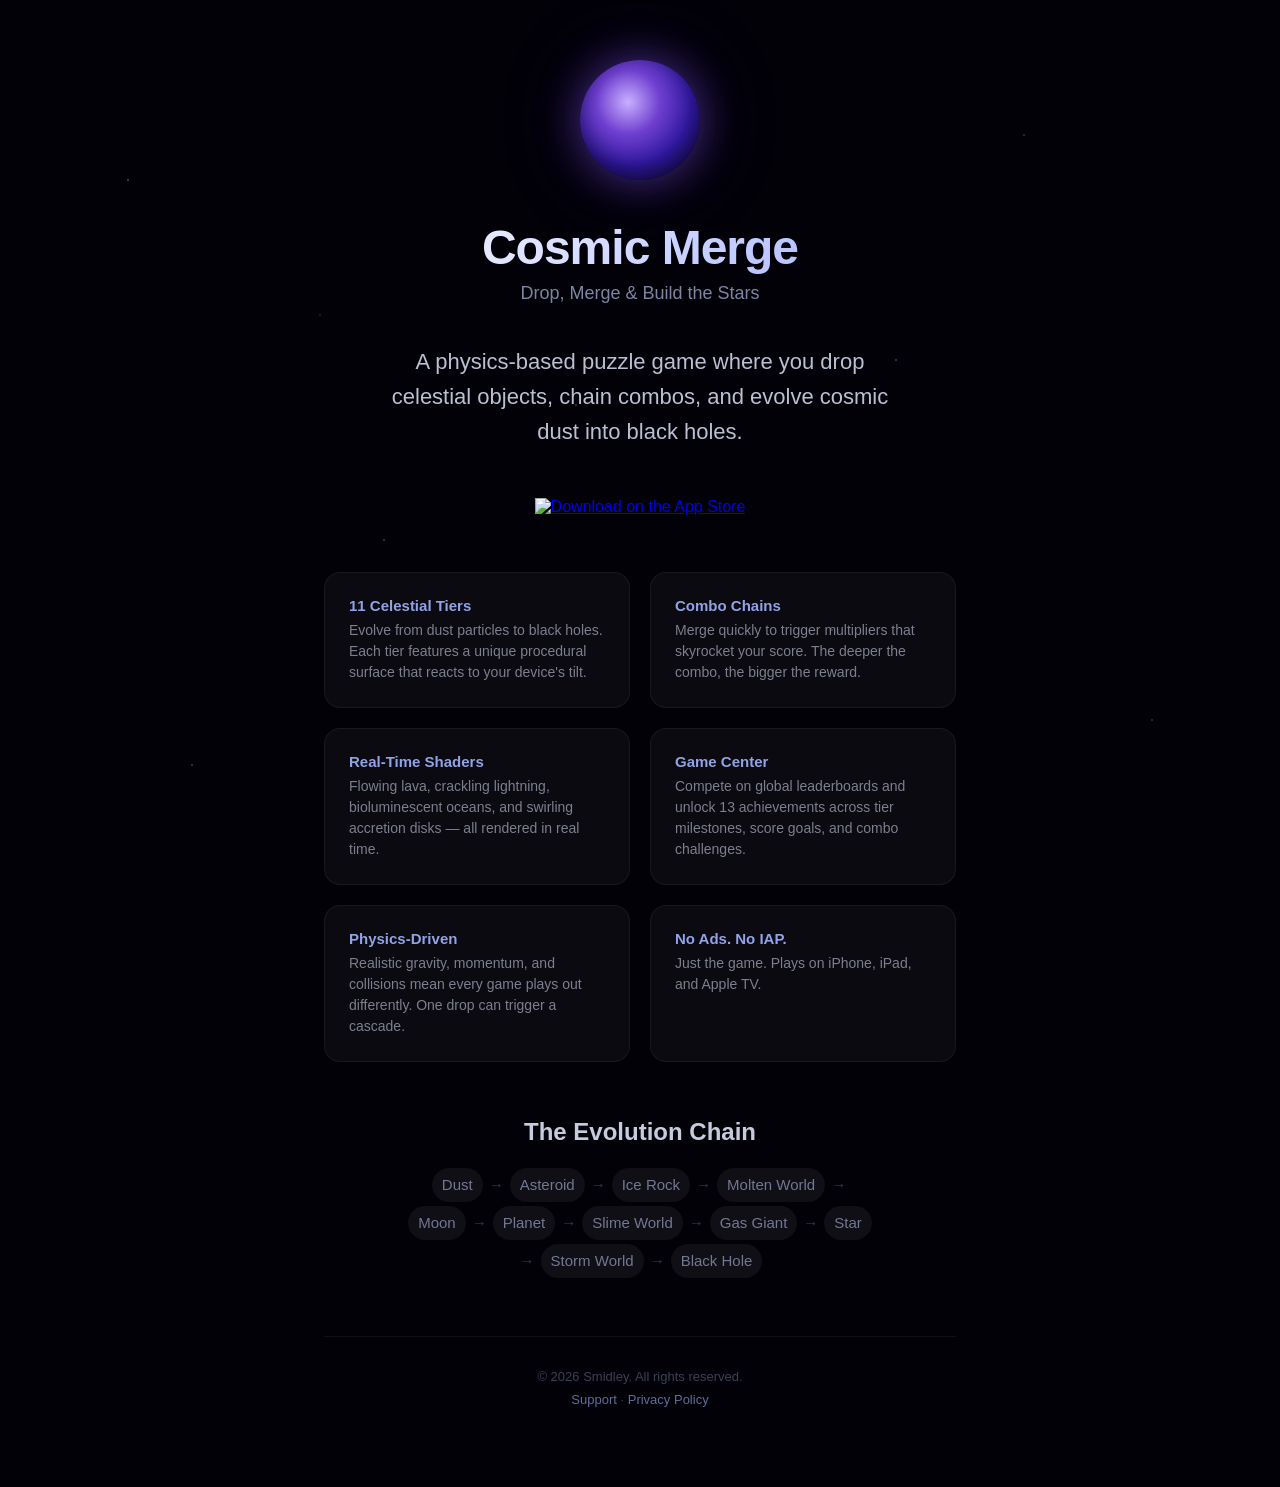
==== index.html @ 7b27122c "Add marketing, support, and privacy pages for Cosmic Merge" ====
<!DOCTYPE html>
<html lang="en">
<head>
    <meta charset="UTF-8">
    <meta name="viewport" content="width=device-width, initial-scale=1.0">
    <title>Cosmic Merge - Drop, Merge & Build the Stars</title>
    <meta name="description" content="A physics-based puzzle game where you drop celestial objects, chain combos, and evolve cosmic dust into black holes.">
    <meta property="og:title" content="Cosmic Merge">
    <meta property="og:description" content="Drop, merge, and chain combos to evolve cosmic dust into black holes.">
    <meta property="og:type" content="website">
    <style>
        * { margin: 0; padding: 0; box-sizing: border-box; }

        body {
            font-family: -apple-system, BlinkMacSystemFont, 'Helvetica Neue', sans-serif;
            background: #020108;
            color: #e0e0f0;
            min-height: 100vh;
            overflow-x: hidden;
        }

        /* Starfield background */
        body::before {
            content: '';
            position: fixed;
            top: 0; left: 0; right: 0; bottom: 0;
            background:
                radial-gradient(1px 1px at 10% 20%, rgba(255,255,255,0.8), transparent),
                radial-gradient(1px 1px at 30% 60%, rgba(255,255,255,0.6), transparent),
                radial-gradient(1px 1px at 50% 10%, rgba(255,255,255,0.7), transparent),
                radial-gradient(1px 1px at 70% 40%, rgba(200,210,255,0.8), transparent),
                radial-gradient(1px 1px at 90% 80%, rgba(255,255,255,0.5), transparent),
                radial-gradient(1px 1px at 15% 85%, rgba(255,255,255,0.6), transparent),
                radial-gradient(1px 1px at 45% 45%, rgba(180,200,255,0.7), transparent),
                radial-gradient(1px 1px at 80% 15%, rgba(255,255,255,0.5), transparent),
                radial-gradient(1px 1px at 65% 70%, rgba(255,255,255,0.6), transparent),
                radial-gradient(1px 1px at 25% 35%, rgba(220,220,255,0.4), transparent);
            z-index: -1;
        }

        .container {
            max-width: 680px;
            margin: 0 auto;
            padding: 60px 24px 80px;
            text-align: center;
        }

        /* Cosmic glow orb */
        .hero-orb {
            width: 120px;
            height: 120px;
            margin: 0 auto 40px;
            border-radius: 50%;
            background: radial-gradient(circle at 40% 35%,
                #c8b0ff 0%,
                #7040d0 30%,
                #3018a0 60%,
                #0a0630 100%);
            box-shadow:
                0 0 40px rgba(120, 80, 220, 0.5),
                0 0 80px rgba(80, 40, 180, 0.3),
                inset 0 -8px 20px rgba(0, 0, 0, 0.4);
            animation: pulse 4s ease-in-out infinite;
        }

        @keyframes pulse {
            0%, 100% { box-shadow: 0 0 40px rgba(120,80,220,0.5), 0 0 80px rgba(80,40,180,0.3); }
            50% { box-shadow: 0 0 60px rgba(120,80,220,0.7), 0 0 120px rgba(80,40,180,0.4); }
        }

        h1 {
            font-size: 48px;
            font-weight: 700;
            letter-spacing: -1px;
            margin-bottom: 8px;
            background: linear-gradient(135deg, #ffffff, #a0b0ff);
            -webkit-background-clip: text;
            -webkit-text-fill-color: transparent;
        }

        .subtitle {
            font-size: 18px;
            color: rgba(180, 190, 230, 0.7);
            margin-bottom: 40px;
            font-weight: 400;
        }

        .tagline {
            font-size: 22px;
            line-height: 1.6;
            color: rgba(220, 225, 245, 0.85);
            margin-bottom: 48px;
            max-width: 520px;
            margin-left: auto;
            margin-right: auto;
        }

        .app-store-badge {
            display: inline-block;
            margin-bottom: 56px;
        }

        .app-store-badge img {
            height: 54px;
        }

        .features {
            display: grid;
            grid-template-columns: 1fr 1fr;
            gap: 20px;
            text-align: left;
            margin-bottom: 56px;
        }

        @media (max-width: 500px) {
            .features { grid-template-columns: 1fr; }
            h1 { font-size: 36px; }
        }

        .feature {
            background: rgba(255, 255, 255, 0.04);
            border: 1px solid rgba(255, 255, 255, 0.06);
            border-radius: 16px;
            padding: 24px;
        }

        .feature-title {
            font-size: 15px;
            font-weight: 600;
            color: rgba(160, 180, 255, 0.9);
            margin-bottom: 6px;
        }

        .feature-desc {
            font-size: 14px;
            line-height: 1.5;
            color: rgba(200, 205, 225, 0.6);
        }

        .tiers {
            margin-bottom: 56px;
        }

        .tiers h2 {
            font-size: 24px;
            font-weight: 600;
            margin-bottom: 20px;
            color: rgba(220, 225, 245, 0.9);
        }

        .tier-chain {
            font-size: 15px;
            color: rgba(180, 190, 230, 0.6);
            line-height: 2;
            max-width: 480px;
            margin: 0 auto;
        }

        .tier-chain span {
            display: inline-block;
            padding: 2px 10px;
            border-radius: 20px;
            background: rgba(255, 255, 255, 0.06);
            margin: 2px;
            white-space: nowrap;
        }

        .tier-chain .arrow {
            color: rgba(120, 140, 200, 0.4);
            background: none;
            padding: 0 2px;
        }

        footer {
            margin-top: 40px;
            padding-top: 32px;
            border-top: 1px solid rgba(255, 255, 255, 0.06);
            font-size: 13px;
            color: rgba(150, 160, 200, 0.4);
        }

        footer a {
            color: rgba(160, 180, 255, 0.6);
            text-decoration: none;
        }

        footer a:hover {
            color: rgba(180, 200, 255, 0.9);
        }
    </style>
</head>
<body>
    <div class="container">
        <div class="hero-orb"></div>

        <h1>Cosmic Merge</h1>
        <p class="subtitle">Drop, Merge & Build the Stars</p>

        <p class="tagline">
            A physics-based puzzle game where you drop celestial objects, chain combos,
            and evolve cosmic dust into black holes.
        </p>

        <!-- Replace # with your actual App Store link once live -->
        <div class="app-store-badge">
            <a href="#">
                <img src="https://tools.applemediaservices.com/api/badges/download-on-the-app-store/black/en-us?size=250x83" alt="Download on the App Store">
            </a>
        </div>

        <div class="features">
            <div class="feature">
                <div class="feature-title">11 Celestial Tiers</div>
                <div class="feature-desc">Evolve from dust particles to black holes. Each tier features a unique procedural surface that reacts to your device's tilt.</div>
            </div>
            <div class="feature">
                <div class="feature-title">Combo Chains</div>
                <div class="feature-desc">Merge quickly to trigger multipliers that skyrocket your score. The deeper the combo, the bigger the reward.</div>
            </div>
            <div class="feature">
                <div class="feature-title">Real-Time Shaders</div>
                <div class="feature-desc">Flowing lava, crackling lightning, bioluminescent oceans, and swirling accretion disks — all rendered in real time.</div>
            </div>
            <div class="feature">
                <div class="feature-title">Game Center</div>
                <div class="feature-desc">Compete on global leaderboards and unlock 13 achievements across tier milestones, score goals, and combo challenges.</div>
            </div>
            <div class="feature">
                <div class="feature-title">Physics-Driven</div>
                <div class="feature-desc">Realistic gravity, momentum, and collisions mean every game plays out differently. One drop can trigger a cascade.</div>
            </div>
            <div class="feature">
                <div class="feature-title">No Ads. No IAP.</div>
                <div class="feature-desc">Just the game. Plays on iPhone, iPad, and Apple TV.</div>
            </div>
        </div>

        <div class="tiers">
            <h2>The Evolution Chain</h2>
            <div class="tier-chain">
                <span>Dust</span><span class="arrow">&rarr;</span><span>Asteroid</span><span class="arrow">&rarr;</span><span>Ice Rock</span><span class="arrow">&rarr;</span><span>Molten World</span><span class="arrow">&rarr;</span><span>Moon</span><span class="arrow">&rarr;</span><span>Planet</span><span class="arrow">&rarr;</span><span>Slime World</span><span class="arrow">&rarr;</span><span>Gas Giant</span><span class="arrow">&rarr;</span><span>Star</span><span class="arrow">&rarr;</span><span>Storm World</span><span class="arrow">&rarr;</span><span>Black Hole</span>
            </div>
        </div>

        <footer>
            <p>&copy; 2026 Smidley. All rights reserved.</p>
            <p style="margin-top: 8px;">
                <a href="support.html">Support</a> &middot;
                <a href="privacy.html">Privacy Policy</a>
            </p>
        </footer>
    </div>
</body>
</html>
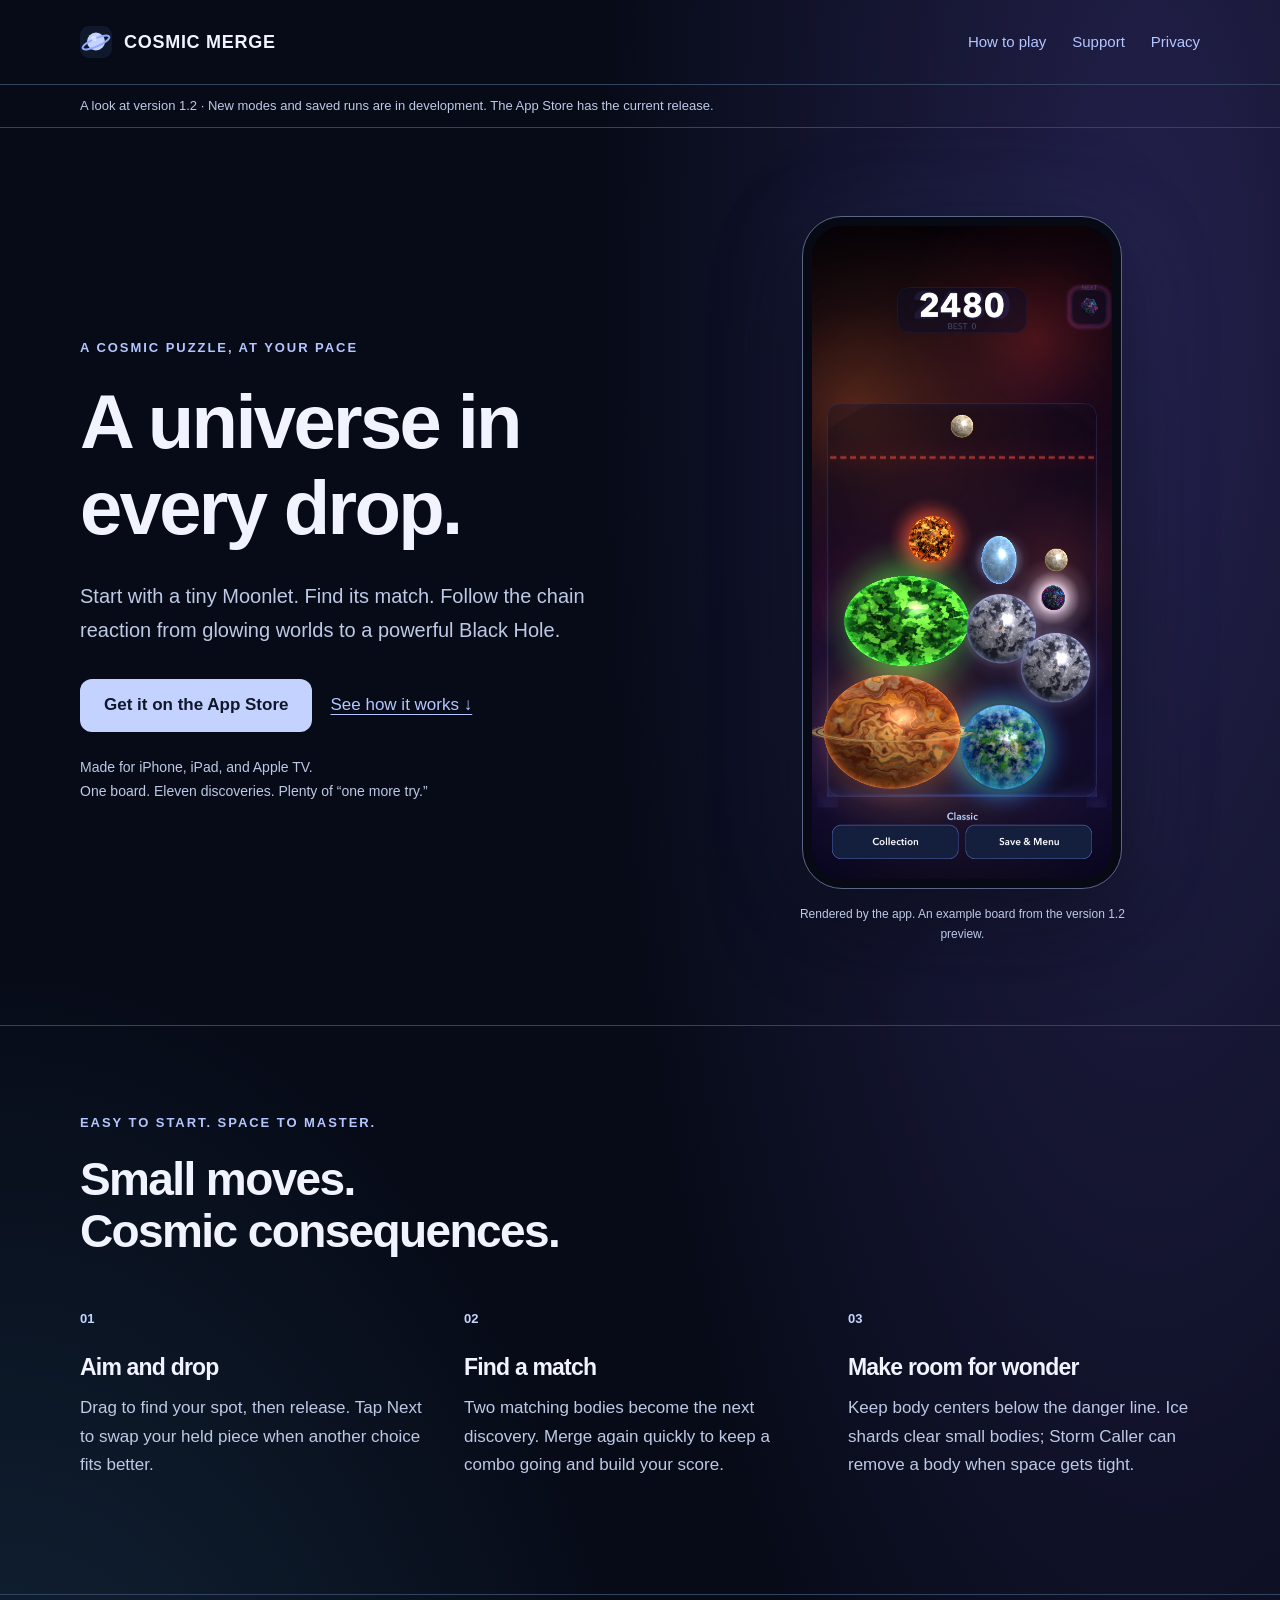
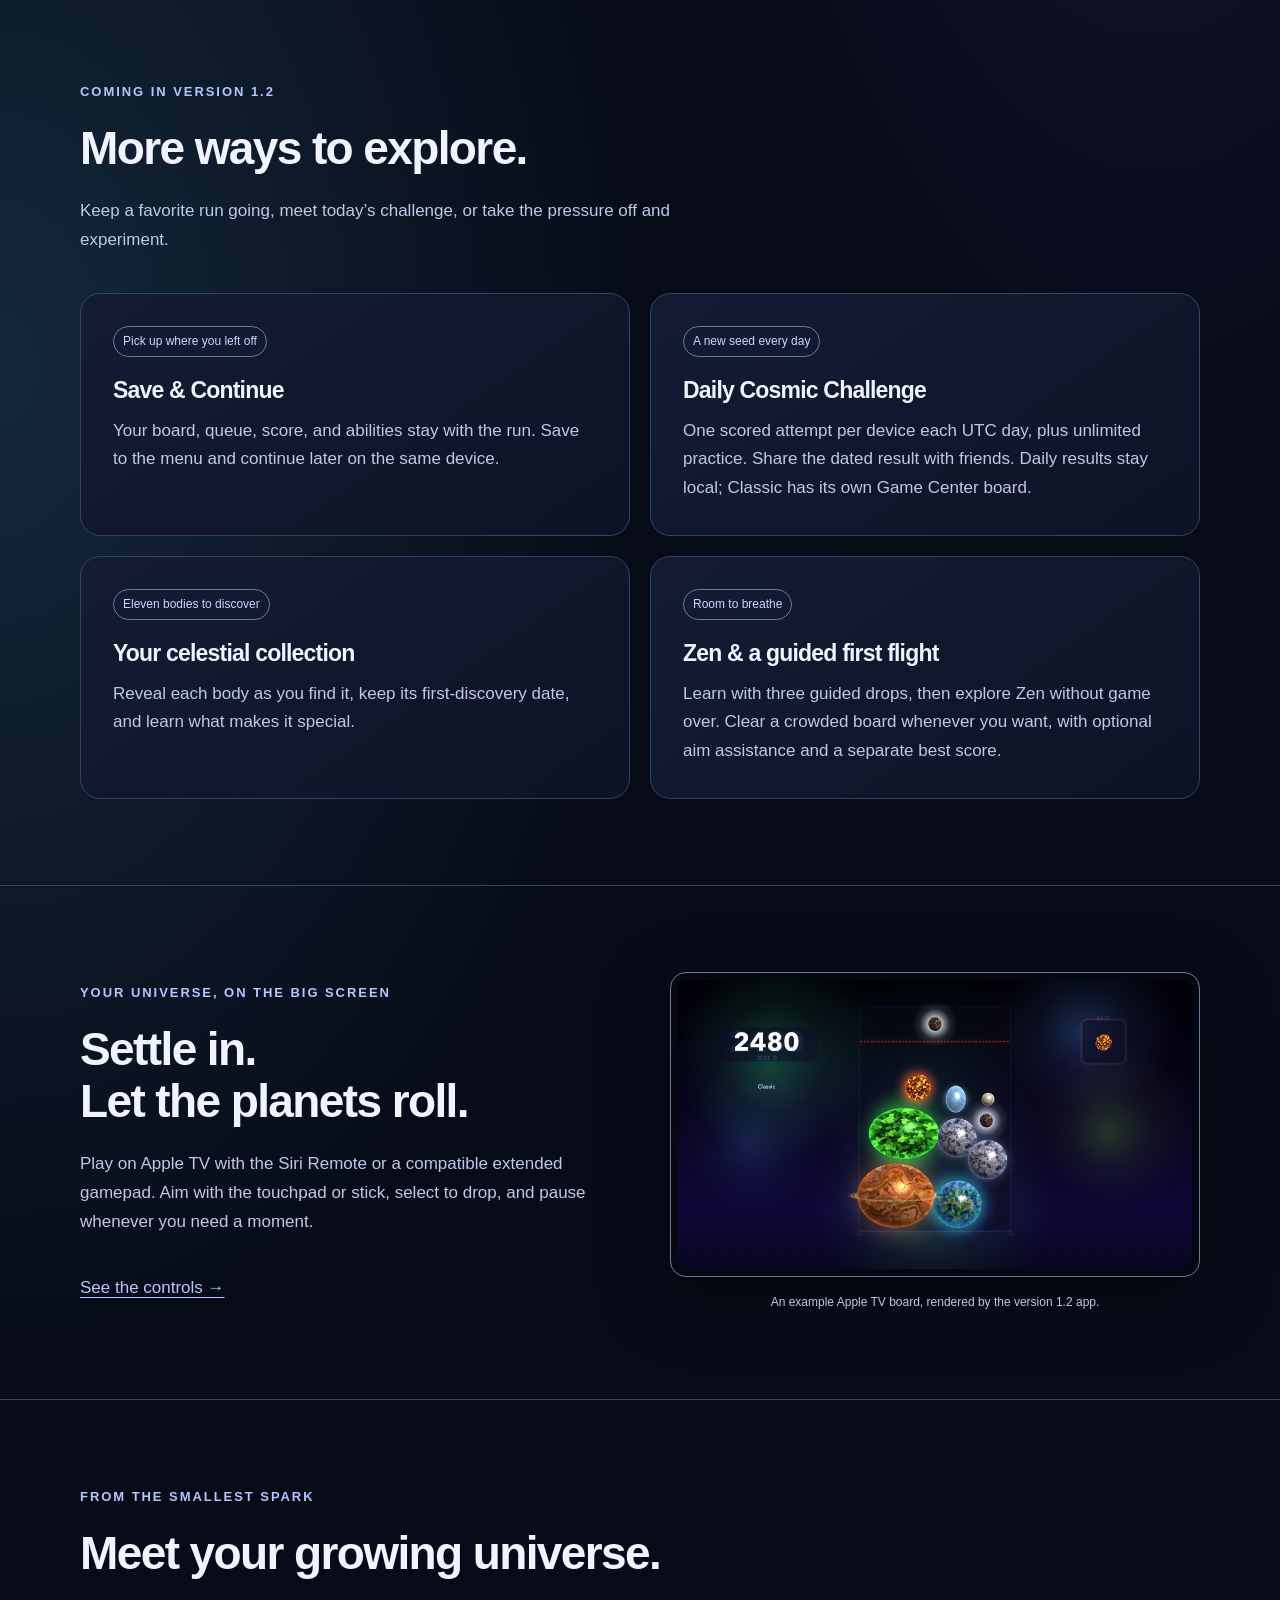
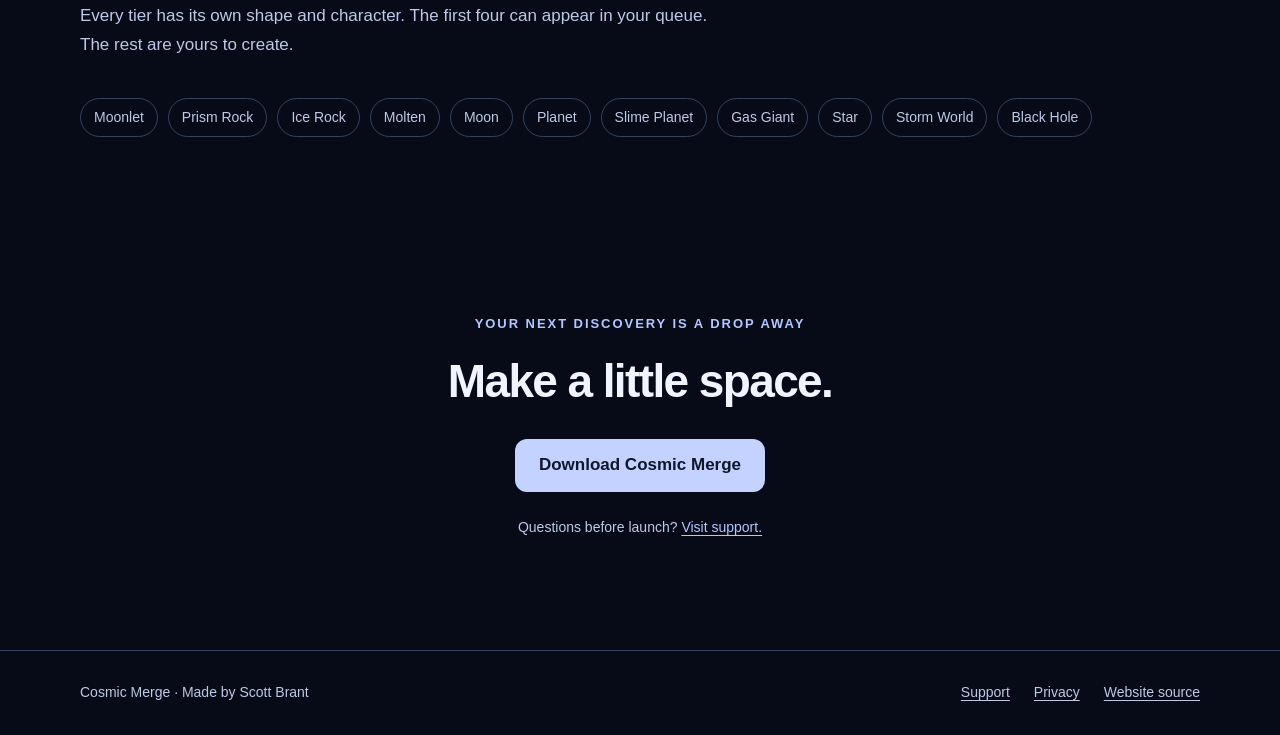
==== commit 414216b6: "Refresh Cosmic Merge site with gameplay, support, and release preview" ====
--- a/index.html
+++ b/index.html
@@ -1,254 +1,35 @@
-<!DOCTYPE html>
+<!doctype html>
 <html lang="en">
 <head>
-    <meta charset="UTF-8">
-    <meta name="viewport" content="width=device-width, initial-scale=1.0">
-    <title>Cosmic Merge - Drop, Merge & Build the Stars</title>
-    <meta name="description" content="A physics-based puzzle game where you drop celestial objects, chain combos, and evolve cosmic dust into black holes.">
-    <meta property="og:title" content="Cosmic Merge">
-    <meta property="og:description" content="Drop, merge, and chain combos to evolve cosmic dust into black holes.">
-    <meta property="og:type" content="website">
-    <style>
-        * { margin: 0; padding: 0; box-sizing: border-box; }
-
-        body {
-            font-family: -apple-system, BlinkMacSystemFont, 'Helvetica Neue', sans-serif;
-            background: #020108;
-            color: #e0e0f0;
-            min-height: 100vh;
-            overflow-x: hidden;
-        }
-
-        /* Starfield background */
-        body::before {
-            content: '';
-            position: fixed;
-            top: 0; left: 0; right: 0; bottom: 0;
-            background:
-                radial-gradient(1px 1px at 10% 20%, rgba(255,255,255,0.8), transparent),
-                radial-gradient(1px 1px at 30% 60%, rgba(255,255,255,0.6), transparent),
-                radial-gradient(1px 1px at 50% 10%, rgba(255,255,255,0.7), transparent),
-                radial-gradient(1px 1px at 70% 40%, rgba(200,210,255,0.8), transparent),
-                radial-gradient(1px 1px at 90% 80%, rgba(255,255,255,0.5), transparent),
-                radial-gradient(1px 1px at 15% 85%, rgba(255,255,255,0.6), transparent),
-                radial-gradient(1px 1px at 45% 45%, rgba(180,200,255,0.7), transparent),
-                radial-gradient(1px 1px at 80% 15%, rgba(255,255,255,0.5), transparent),
-                radial-gradient(1px 1px at 65% 70%, rgba(255,255,255,0.6), transparent),
-                radial-gradient(1px 1px at 25% 35%, rgba(220,220,255,0.4), transparent);
-            z-index: -1;
-        }
-
-        .container {
-            max-width: 680px;
-            margin: 0 auto;
-            padding: 60px 24px 80px;
-            text-align: center;
-        }
-
-        /* Cosmic glow orb */
-        .hero-orb {
-            width: 120px;
-            height: 120px;
-            margin: 0 auto 40px;
-            border-radius: 50%;
-            background: radial-gradient(circle at 40% 35%,
-                #c8b0ff 0%,
-                #7040d0 30%,
-                #3018a0 60%,
-                #0a0630 100%);
-            box-shadow:
-                0 0 40px rgba(120, 80, 220, 0.5),
-                0 0 80px rgba(80, 40, 180, 0.3),
-                inset 0 -8px 20px rgba(0, 0, 0, 0.4);
-            animation: pulse 4s ease-in-out infinite;
-        }
-
-        @keyframes pulse {
-            0%, 100% { box-shadow: 0 0 40px rgba(120,80,220,0.5), 0 0 80px rgba(80,40,180,0.3); }
-            50% { box-shadow: 0 0 60px rgba(120,80,220,0.7), 0 0 120px rgba(80,40,180,0.4); }
-        }
-
-        h1 {
-            font-size: 48px;
-            font-weight: 700;
-            letter-spacing: -1px;
-            margin-bottom: 8px;
-            background: linear-gradient(135deg, #ffffff, #a0b0ff);
-            -webkit-background-clip: text;
-            -webkit-text-fill-color: transparent;
-        }
-
-        .subtitle {
-            font-size: 18px;
-            color: rgba(180, 190, 230, 0.7);
-            margin-bottom: 40px;
-            font-weight: 400;
-        }
-
-        .tagline {
-            font-size: 22px;
-            line-height: 1.6;
-            color: rgba(220, 225, 245, 0.85);
-            margin-bottom: 48px;
-            max-width: 520px;
-            margin-left: auto;
-            margin-right: auto;
-        }
-
-        .app-store-badge {
-            display: inline-block;
-            margin-bottom: 56px;
-        }
-
-        .app-store-badge img {
-            height: 54px;
-        }
-
-        .features {
-            display: grid;
-            grid-template-columns: 1fr 1fr;
-            gap: 20px;
-            text-align: left;
-            margin-bottom: 56px;
-        }
-
-        @media (max-width: 500px) {
-            .features { grid-template-columns: 1fr; }
-            h1 { font-size: 36px; }
-        }
-
-        .feature {
-            background: rgba(255, 255, 255, 0.04);
-            border: 1px solid rgba(255, 255, 255, 0.06);
-            border-radius: 16px;
-            padding: 24px;
-        }
-
-        .feature-title {
-            font-size: 15px;
-            font-weight: 600;
-            color: rgba(160, 180, 255, 0.9);
-            margin-bottom: 6px;
-        }
-
-        .feature-desc {
-            font-size: 14px;
-            line-height: 1.5;
-            color: rgba(200, 205, 225, 0.6);
-        }
-
-        .tiers {
-            margin-bottom: 56px;
-        }
-
-        .tiers h2 {
-            font-size: 24px;
-            font-weight: 600;
-            margin-bottom: 20px;
-            color: rgba(220, 225, 245, 0.9);
-        }
-
-        .tier-chain {
-            font-size: 15px;
-            color: rgba(180, 190, 230, 0.6);
-            line-height: 2;
-            max-width: 480px;
-            margin: 0 auto;
-        }
-
-        .tier-chain span {
-            display: inline-block;
-            padding: 2px 10px;
-            border-radius: 20px;
-            background: rgba(255, 255, 255, 0.06);
-            margin: 2px;
-            white-space: nowrap;
-        }
-
-        .tier-chain .arrow {
-            color: rgba(120, 140, 200, 0.4);
-            background: none;
-            padding: 0 2px;
-        }
-
-        footer {
-            margin-top: 40px;
-            padding-top: 32px;
-            border-top: 1px solid rgba(255, 255, 255, 0.06);
-            font-size: 13px;
-            color: rgba(150, 160, 200, 0.4);
-        }
-
-        footer a {
-            color: rgba(160, 180, 255, 0.6);
-            text-decoration: none;
-        }
-
-        footer a:hover {
-            color: rgba(180, 200, 255, 0.9);
-        }
-    </style>
+<meta charset="utf-8"><meta name="viewport" content="width=device-width,initial-scale=1">
+<title>Cosmic Merge — A universe in every drop</title>
+<meta name="description" content="Aim, drop, and merge celestial bodies into a growing universe. Cosmic Merge is a cosmic puzzle game for iPhone, iPad, and Apple TV.">
+<link rel="canonical" href="https://smidley.github.io/cosmic-merge-site/">
+<link rel="icon" href="assets/favicon.svg" type="image/svg+xml"><link rel="stylesheet" href="assets/site.css?v=1.2.0">
+<meta property="og:type" content="website"><meta property="og:title" content="Cosmic Merge — A universe in every drop">
+<meta property="og:description" content="Small Moonlets. Massive chain reactions. A cosmic merge puzzle for iPhone, iPad, and Apple TV.">
+<meta property="og:url" content="https://smidley.github.io/cosmic-merge-site/">
+<meta property="og:image" content="https://smidley.github.io/cosmic-merge-site/assets/gameplay-tv.jpeg">
+<meta property="og:image:alt" content="An example Cosmic Merge board filled with colorful celestial bodies.">
+<meta name="twitter:card" content="summary_large_image"><meta name="twitter:title" content="Cosmic Merge">
+<meta name="twitter:description" content="A universe in every drop."><meta name="twitter:image" content="https://smidley.github.io/cosmic-merge-site/assets/gameplay-tv.jpeg">
+<meta name="apple-itunes-app" content="app-id=6761395215">
+<script type="application/ld+json">{"@context":"https://schema.org","@type":"VideoGame","name":"Cosmic Merge","description":"A single-player cosmic merge puzzle game.","url":"https://smidley.github.io/cosmic-merge-site/","operatingSystem":["iOS","iPadOS","tvOS"],"applicationCategory":"GameApplication","genre":"Puzzle","playMode":"SinglePlayer","installUrl":"https://apps.apple.com/app/id6761395215","image":"https://smidley.github.io/cosmic-merge-site/assets/gameplay-tv.jpeg"}</script>
 </head>
 <body>
-    <div class="container">
-        <div class="hero-orb"></div>
-
-        <h1>Cosmic Merge</h1>
-        <p class="subtitle">Drop, Merge & Build the Stars</p>
-
-        <p class="tagline">
-            A physics-based puzzle game where you drop celestial objects, chain combos,
-            and evolve cosmic dust into black holes.
-        </p>
-
-        <!-- Replace # with your actual App Store link once live -->
-        <div class="app-store-badge">
-            <a href="#">
-                <img src="https://tools.applemediaservices.com/api/badges/download-on-the-app-store/black/en-us?size=250x83" alt="Download on the App Store">
-            </a>
-        </div>
-
-        <div class="features">
-            <div class="feature">
-                <div class="feature-title">11 Celestial Tiers</div>
-                <div class="feature-desc">Evolve from dust particles to black holes. Each tier features a unique procedural surface that reacts to your device's tilt.</div>
-            </div>
-            <div class="feature">
-                <div class="feature-title">Combo Chains</div>
-                <div class="feature-desc">Merge quickly to trigger multipliers that skyrocket your score. The deeper the combo, the bigger the reward.</div>
-            </div>
-            <div class="feature">
-                <div class="feature-title">Real-Time Shaders</div>
-                <div class="feature-desc">Flowing lava, crackling lightning, bioluminescent oceans, and swirling accretion disks — all rendered in real time.</div>
-            </div>
-            <div class="feature">
-                <div class="feature-title">Game Center</div>
-                <div class="feature-desc">Compete on global leaderboards and unlock 13 achievements across tier milestones, score goals, and combo challenges.</div>
-            </div>
-            <div class="feature">
-                <div class="feature-title">Physics-Driven</div>
-                <div class="feature-desc">Realistic gravity, momentum, and collisions mean every game plays out differently. One drop can trigger a cascade.</div>
-            </div>
-            <div class="feature">
-                <div class="feature-title">No Ads. No IAP.</div>
-                <div class="feature-desc">Just the game. Plays on iPhone, iPad, and Apple TV.</div>
-            </div>
-        </div>
-
-        <div class="tiers">
-            <h2>The Evolution Chain</h2>
-            <div class="tier-chain">
-                <span>Dust</span><span class="arrow">&rarr;</span><span>Asteroid</span><span class="arrow">&rarr;</span><span>Ice Rock</span><span class="arrow">&rarr;</span><span>Molten World</span><span class="arrow">&rarr;</span><span>Moon</span><span class="arrow">&rarr;</span><span>Planet</span><span class="arrow">&rarr;</span><span>Slime World</span><span class="arrow">&rarr;</span><span>Gas Giant</span><span class="arrow">&rarr;</span><span>Star</span><span class="arrow">&rarr;</span><span>Storm World</span><span class="arrow">&rarr;</span><span>Black Hole</span>
-            </div>
-        </div>
-
-        <footer>
-            <p>&copy; 2026 Smidley. All rights reserved.</p>
-            <p style="margin-top: 8px;">
-                <a href="support.html">Support</a> &middot;
-                <a href="privacy.html">Privacy Policy</a>
-            </p>
-        </footer>
-    </div>
-</body>
-</html>
+<a class="skip" href="#main">Skip to content</a>
+<header><nav class="wrap" aria-label="Main navigation"><a class="brand" href="./"><img src="assets/favicon.svg" width="32" height="32" alt="">COSMIC MERGE</a><div class="links"><a href="#how-to-play">How to play</a><a href="support.html">Support</a><a href="privacy.html">Privacy</a></div></nav></header>
+<div class="preview"><div class="wrap">A look at version 1.2 · New modes and saved runs are in development. The App Store has the current release.</div></div>
+<main id="main">
+<div class="wrap hero">
+<div><p class="eyebrow">A cosmic puzzle, at your pace</p><h1>A universe in<br>every drop.</h1><p class="lede">Start with a tiny Moonlet. Find its match. Follow the chain reaction from glowing worlds to a powerful Black Hole.</p><div class="actions"><a class="button" href="https://apps.apple.com/app/id6761395215">Get it on the App Store</a><a href="#how-to-play">See how it works ↓</a></div><p class="quiet">Made for iPhone, iPad, and Apple TV.<br>One board. Eleven discoveries. Plenty of “one more try.”</p></div>
+<figure><div class="phone"><img src="assets/gameplay-phone.jpeg" width="1179" height="2565" fetchpriority="high" alt="A Cosmic Merge example board: a Gas Giant and Planet support a stack of Moons, a Slime Planet, Ice Rock, and smaller bodies below a red danger line."></div><figcaption>Rendered by the app. An example board from the version 1.2 preview.</figcaption></figure>
+</div>
+<section class="section" id="how-to-play"><div class="wrap"><p class="eyebrow">Easy to start. Space to master.</p><h2>Small moves.<br>Cosmic consequences.</h2><div class="steps"><div class="step"><h3>Aim and drop</h3><p>Drag to find your spot, then release. Tap Next to swap your held piece when another choice fits better.</p></div><div class="step"><h3>Find a match</h3><p>Two matching bodies become the next discovery. Merge again quickly to keep a combo going and build your score.</p></div><div class="step"><h3>Make room for wonder</h3><p>Keep body centers below the danger line. Ice shards clear small bodies; Storm Caller can remove a body when space gets tight.</p></div></div></div></section>
+<section class="section" id="new"><div class="wrap"><p class="eyebrow">Coming in version 1.2</p><h2>More ways to explore.</h2><p class="section-intro">Keep a favorite run going, meet today’s challenge, or take the pressure off and experiment.</p><div class="cards"><article class="card"><span class="tag">Pick up where you left off</span><h3>Save & Continue</h3><p>Your board, queue, score, and abilities stay with the run. Save to the menu and continue later on the same device.</p></article><article class="card"><span class="tag">A new seed every day</span><h3>Daily Cosmic Challenge</h3><p>One scored attempt per device each UTC day, plus unlimited practice. Share the dated result with friends. Daily results stay local; Classic has its own Game Center board.</p></article><article class="card"><span class="tag">Eleven bodies to discover</span><h3>Your celestial collection</h3><p>Reveal each body as you find it, keep its first-discovery date, and learn what makes it special.</p></article><article class="card"><span class="tag">Room to breathe</span><h3>Zen & a guided first flight</h3><p>Learn with three guided drops, then explore Zen without game over. Clear a crowded board whenever you want, with optional aim assistance and a separate best score.</p></article></div></div></section>
+<section class="section"><div class="wrap split"><div><p class="eyebrow">Your universe, on the big screen</p><h2>Settle in.<br>Let the planets roll.</h2><p class="section-intro">Play on Apple TV with the Siri Remote or a compatible extended gamepad. Aim with the touchpad or stick, select to drop, and pause whenever you need a moment.</p><a href="support.html#controls">See the controls →</a></div><figure><div class="tv"><img src="assets/gameplay-tv.jpeg" width="1920" height="1080" loading="lazy" alt="Cosmic Merge on Apple TV, with a centered board and larger score and next-piece panels to either side."></div><figcaption>An example Apple TV board, rendered by the version 1.2 app.</figcaption></figure></div></section>
+<section class="section"><div class="wrap"><p class="eyebrow">From the smallest spark</p><h2>Meet your growing universe.</h2><p class="section-intro">Every tier has its own shape and character. The first four can appear in your queue. The rest are yours to create.</p><ol class="tier-list" aria-label="Celestial tiers, in merge order"><li>Moonlet</li><li>Prism Rock</li><li>Ice Rock</li><li>Molten</li><li>Moon</li><li>Planet</li><li>Slime Planet</li><li>Gas Giant</li><li>Star</li><li>Storm World</li><li>Black Hole</li></ol></div></section>
+<section class="closing wrap"><p class="eyebrow">Your next discovery is a drop away</p><h2>Make a little space.</h2><div class="actions"><a class="button" href="https://apps.apple.com/app/id6761395215">Download Cosmic Merge</a></div><p class="quiet">Questions before launch? <a href="support.html">Visit support.</a></p></section>
+</main>
+<footer><div class="wrap footer-row"><span>Cosmic Merge · Made by Scott Brant</span><div><a href="support.html">Support</a><a href="privacy.html">Privacy</a><a href="https://github.com/smidley/cosmic-merge-site">Website source</a></div></div></footer>
+</body></html>
--- a/assets/site.css
+++ b/assets/site.css
@@ -0,0 +1 @@
+:root{color-scheme:dark;--bg:#070b18;--panel:#10182b;--text:#f1f4ff;--muted:#bdc9e5;--accent:#b4c6ff;--line:#34435f;--button:#c4d2ff;--ink:#10162b}*{box-sizing:border-box}html{scroll-behavior:smooth}body{margin:0;background:radial-gradient(ellipse at 90% 8%,#23204b 0,transparent 34%),radial-gradient(ellipse at 0 50%,#13283b 0,transparent 36%),var(--bg);color:var(--text);font:17px/1.7 -apple-system,BlinkMacSystemFont,"Segoe UI",sans-serif}a{color:var(--accent);text-underline-offset:.24em}a:hover{color:#fff}a:focus-visible,summary:focus-visible,[tabindex]:focus-visible{outline:3px solid #f7de98;outline-offset:6px;border-radius:4px}img{display:block;max-width:100%;height:auto}.wrap{width:min(1120px,calc(100% - 48px));margin:auto}.skip{position:absolute;top:-80px;left:16px;padding:12px;background:var(--button);color:var(--ink);z-index:5}.skip:focus{top:12px}header{padding:26px 0;border-bottom:1px solid var(--line)}nav{display:flex;align-items:center;justify-content:space-between;gap:24px;flex-wrap:wrap}.brand{color:var(--text);font-size:18px;font-weight:750;text-decoration:none;letter-spacing:.04em;display:flex;gap:12px;align-items:center}.brand img{width:32px;height:32px}.links{display:flex;gap:26px;align-items:center;font-size:15px}.links a{text-decoration:none}.preview{font-size:13px;color:var(--muted);padding:10px 0;border-bottom:1px solid var(--line)}.hero{display:grid;grid-template-columns:1.1fr .9fr;align-items:center;gap:64px;padding:88px 0 80px}.eyebrow{color:var(--accent);font-size:13px;font-weight:700;letter-spacing:.15em;text-transform:uppercase;margin:0 0 20px}h1,h2,h3{line-height:1.13;letter-spacing:-.035em}h1{font-size:clamp(44px,6vw,76px);margin:0 0 28px;max-width:680px;font-weight:750}h2{font-size:clamp(32px,4vw,46px);margin:0 0 22px}h3{font-size:23px;margin:0 0 14px}p{margin:0 0 20px}.lede{font-size:20px;max-width:560px;color:var(--muted)}.actions{display:flex;gap:18px;flex-wrap:wrap;align-items:center;margin:32px 0 24px}.button{display:inline-flex;min-height:48px;align-items:center;justify-content:center;padding:12px 24px;border-radius:12px;background:var(--button);color:var(--ink);font-weight:750;text-decoration:none}.button:hover{background:#e2e8ff;color:var(--ink)}.quiet{font-size:14px;color:var(--muted)}.phone{max-width:320px;margin:0 auto;padding:9px;background:#070914;border:1px solid #5a6785;border-radius:40px;box-shadow:0 32px 90px #0007,0 0 110px #7182f51c}.phone img{border-radius:31px;width:100%}figure{margin:0}figcaption{font-size:12px;color:var(--muted);text-align:center;margin:15px auto 0;max-width:350px}.section{padding:86px 0;border-top:1px solid var(--line)}.section-intro{max-width:650px;margin-bottom:38px;color:var(--muted)}.steps{display:grid;grid-template-columns:repeat(3,1fr);gap:32px;counter-reset:steps}.step{padding:28px 0}.step:before{counter-increment:steps;content:"0" counter(steps);display:block;color:#c5d5ff;font-size:13px;font-weight:750;margin-bottom:24px}.step p,.card p{color:var(--muted);margin:0}.cards{display:grid;grid-template-columns:repeat(2,1fr);gap:20px}.card{background:linear-gradient(145deg,#141c34,#0c1325);border:1px solid var(--line);border-radius:20px;padding:32px}.tag{font-size:12px;color:#c9d7ff;border:1px solid #697aa4;padding:4px 9px;border-radius:20px;display:inline-block;margin-bottom:20px}.split{display:grid;grid-template-columns:1fr 1fr;gap:60px;align-items:center}.tv{border:1px solid #6e7999;border-radius:16px;padding:7px;background:#050713;box-shadow:0 20px 70px #0006}.tv img{border-radius:9px}.tier-list{padding:0;list-style:none;display:flex;gap:10px;flex-wrap:wrap;margin:28px 0 0}.tier-list li{padding:7px 13px;border:1px solid var(--line);border-radius:30px;font-size:14px;color:var(--muted)}.closing{text-align:center;padding:90px 0}.closing h2{margin-bottom:26px}.closing .actions{justify-content:center}footer{border-top:1px solid var(--line);padding:30px 0;font-size:14px;color:var(--muted)}.footer-row{display:flex;justify-content:space-between;gap:20px;flex-wrap:wrap}.footer-row div{display:flex;gap:24px}.article{max-width:780px;margin:72px auto 90px}.article h1{font-size:clamp(40px,6vw,58px)}.article h2{font-size:28px;margin-top:48px}.article p,.article li{color:var(--muted)}.article ul{padding-left:22px}.article li{margin-bottom:12px}.note{border-left:3px solid var(--accent);padding:16px 22px;background:var(--panel);border-radius:0 12px 12px 0;margin:24px 0}details{border-bottom:1px solid var(--line);padding:23px 0}summary{font-size:20px;font-weight:650;cursor:pointer;color:var(--text)}details p{margin-top:18px}table{width:100%;border-collapse:collapse;margin:26px 0;font-size:15px}th,td{text-align:left;vertical-align:top;padding:14px;border-bottom:1px solid var(--line)}th{color:var(--text)}td{color:var(--muted)}.table-scroll{overflow-x:auto;overscroll-behavior-x:contain}.table-scroll table{min-width:680px}.table-hint{font-size:14px}code{color:#e0e7ff;font-size:.9em}.footer-row a{color:var(--muted)}@media(max-width:760px){.wrap{width:calc(100% - 36px)}header{padding:20px 0}.links{gap:18px;font-size:14px}.brand{font-size:16px}.hero{grid-template-columns:1fr;gap:46px;padding:55px 0}.hero h1{max-width:550px}.phone{max-width:275px}.steps,.cards,.split{grid-template-columns:1fr}.steps{gap:0}.step{padding:22px 0}.section{padding:60px 0}.split{gap:34px}.article{margin-top:50px}.card{padding:26px}.lede{font-size:18px}}@media(prefers-reduced-motion:reduce){html{scroll-behavior:auto}*,*:before,*:after{animation:none!important;transition:none!important}}
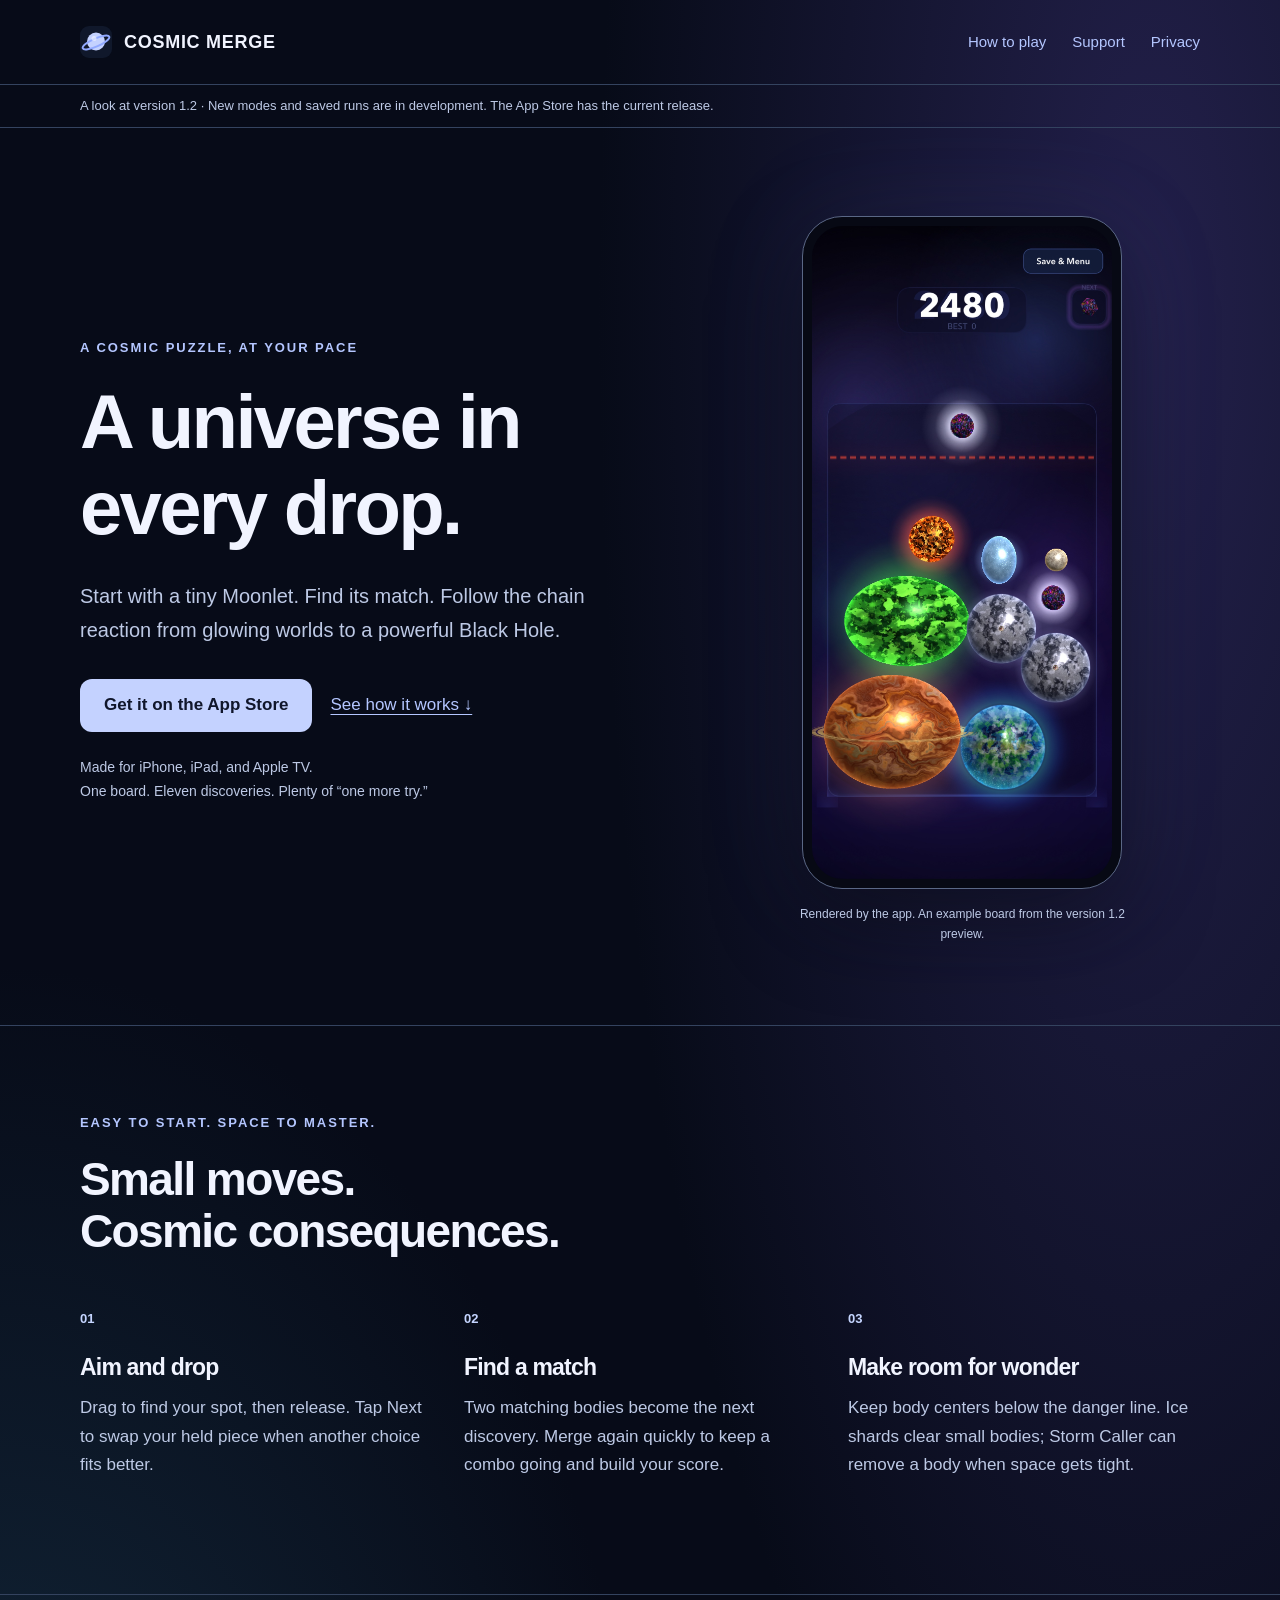
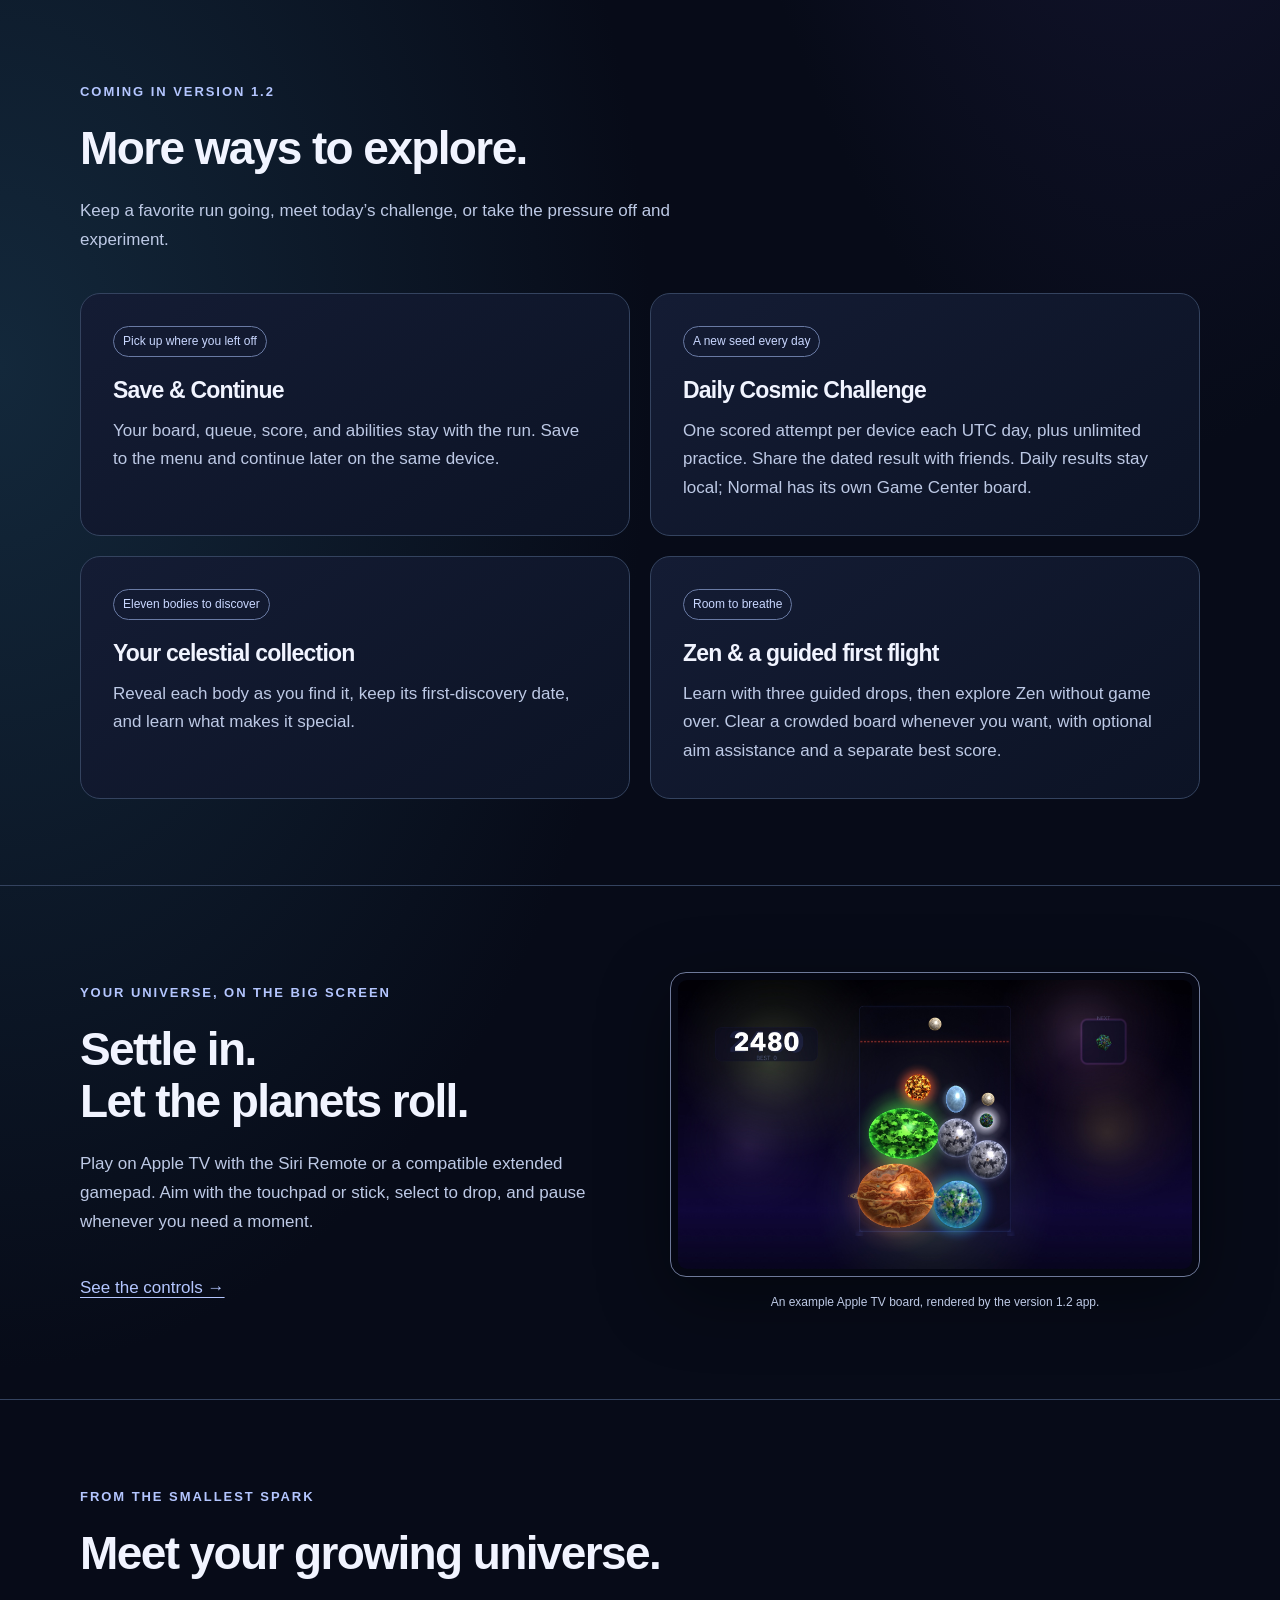
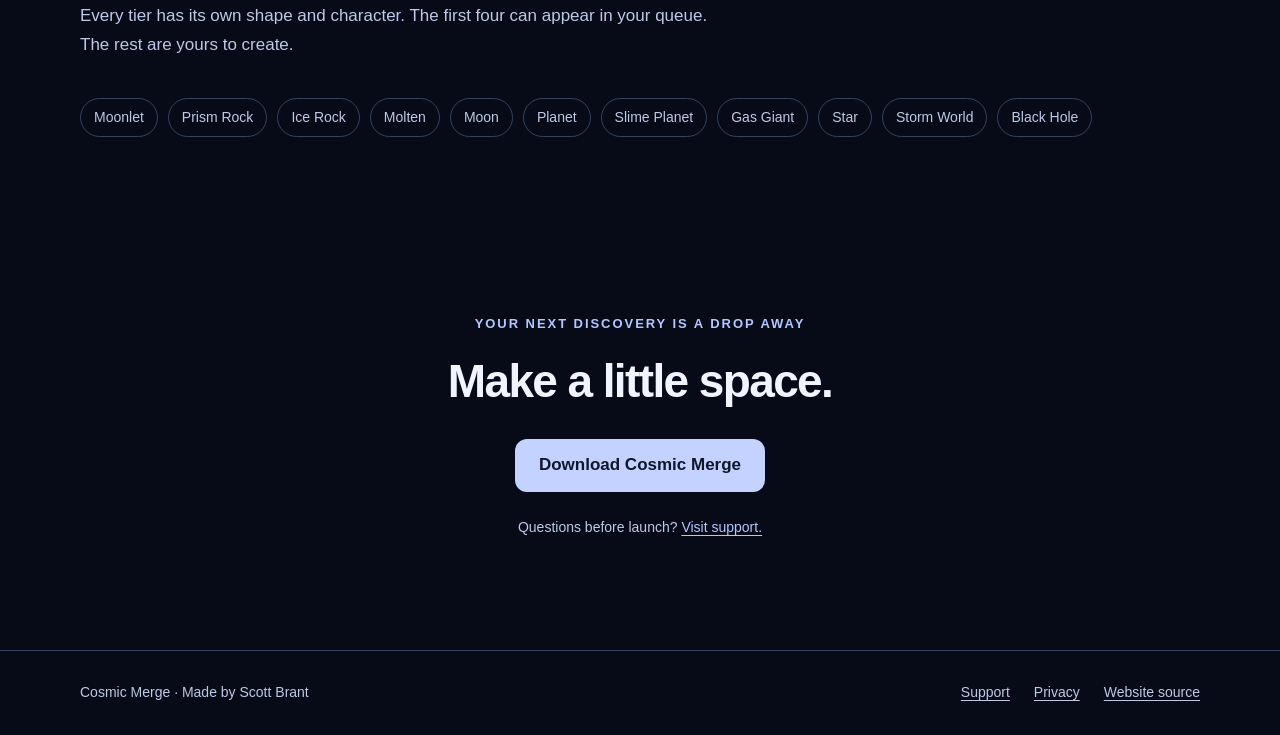
==== commit 7aeffac6: "Update Normal mode copy and gameplay previews" ====
--- a/index.html
+++ b/index.html
@@ -26,7 +26,7 @@
 <figure><div class="phone"><img src="assets/gameplay-phone.jpeg" width="1179" height="2565" fetchpriority="high" alt="A Cosmic Merge example board: a Gas Giant and Planet support a stack of Moons, a Slime Planet, Ice Rock, and smaller bodies below a red danger line."></div><figcaption>Rendered by the app. An example board from the version 1.2 preview.</figcaption></figure>
 </div>
 <section class="section" id="how-to-play"><div class="wrap"><p class="eyebrow">Easy to start. Space to master.</p><h2>Small moves.<br>Cosmic consequences.</h2><div class="steps"><div class="step"><h3>Aim and drop</h3><p>Drag to find your spot, then release. Tap Next to swap your held piece when another choice fits better.</p></div><div class="step"><h3>Find a match</h3><p>Two matching bodies become the next discovery. Merge again quickly to keep a combo going and build your score.</p></div><div class="step"><h3>Make room for wonder</h3><p>Keep body centers below the danger line. Ice shards clear small bodies; Storm Caller can remove a body when space gets tight.</p></div></div></div></section>
-<section class="section" id="new"><div class="wrap"><p class="eyebrow">Coming in version 1.2</p><h2>More ways to explore.</h2><p class="section-intro">Keep a favorite run going, meet today’s challenge, or take the pressure off and experiment.</p><div class="cards"><article class="card"><span class="tag">Pick up where you left off</span><h3>Save & Continue</h3><p>Your board, queue, score, and abilities stay with the run. Save to the menu and continue later on the same device.</p></article><article class="card"><span class="tag">A new seed every day</span><h3>Daily Cosmic Challenge</h3><p>One scored attempt per device each UTC day, plus unlimited practice. Share the dated result with friends. Daily results stay local; Classic has its own Game Center board.</p></article><article class="card"><span class="tag">Eleven bodies to discover</span><h3>Your celestial collection</h3><p>Reveal each body as you find it, keep its first-discovery date, and learn what makes it special.</p></article><article class="card"><span class="tag">Room to breathe</span><h3>Zen & a guided first flight</h3><p>Learn with three guided drops, then explore Zen without game over. Clear a crowded board whenever you want, with optional aim assistance and a separate best score.</p></article></div></div></section>
+<section class="section" id="new"><div class="wrap"><p class="eyebrow">Coming in version 1.2</p><h2>More ways to explore.</h2><p class="section-intro">Keep a favorite run going, meet today’s challenge, or take the pressure off and experiment.</p><div class="cards"><article class="card"><span class="tag">Pick up where you left off</span><h3>Save & Continue</h3><p>Your board, queue, score, and abilities stay with the run. Save to the menu and continue later on the same device.</p></article><article class="card"><span class="tag">A new seed every day</span><h3>Daily Cosmic Challenge</h3><p>One scored attempt per device each UTC day, plus unlimited practice. Share the dated result with friends. Daily results stay local; Normal has its own Game Center board.</p></article><article class="card"><span class="tag">Eleven bodies to discover</span><h3>Your celestial collection</h3><p>Reveal each body as you find it, keep its first-discovery date, and learn what makes it special.</p></article><article class="card"><span class="tag">Room to breathe</span><h3>Zen & a guided first flight</h3><p>Learn with three guided drops, then explore Zen without game over. Clear a crowded board whenever you want, with optional aim assistance and a separate best score.</p></article></div></div></section>
 <section class="section"><div class="wrap split"><div><p class="eyebrow">Your universe, on the big screen</p><h2>Settle in.<br>Let the planets roll.</h2><p class="section-intro">Play on Apple TV with the Siri Remote or a compatible extended gamepad. Aim with the touchpad or stick, select to drop, and pause whenever you need a moment.</p><a href="support.html#controls">See the controls →</a></div><figure><div class="tv"><img src="assets/gameplay-tv.jpeg" width="1920" height="1080" loading="lazy" alt="Cosmic Merge on Apple TV, with a centered board and larger score and next-piece panels to either side."></div><figcaption>An example Apple TV board, rendered by the version 1.2 app.</figcaption></figure></div></section>
 <section class="section"><div class="wrap"><p class="eyebrow">From the smallest spark</p><h2>Meet your growing universe.</h2><p class="section-intro">Every tier has its own shape and character. The first four can appear in your queue. The rest are yours to create.</p><ol class="tier-list" aria-label="Celestial tiers, in merge order"><li>Moonlet</li><li>Prism Rock</li><li>Ice Rock</li><li>Molten</li><li>Moon</li><li>Planet</li><li>Slime Planet</li><li>Gas Giant</li><li>Star</li><li>Storm World</li><li>Black Hole</li></ol></div></section>
 <section class="closing wrap"><p class="eyebrow">Your next discovery is a drop away</p><h2>Make a little space.</h2><div class="actions"><a class="button" href="https://apps.apple.com/app/id6761395215">Download Cosmic Merge</a></div><p class="quiet">Questions before launch? <a href="support.html">Visit support.</a></p></section>
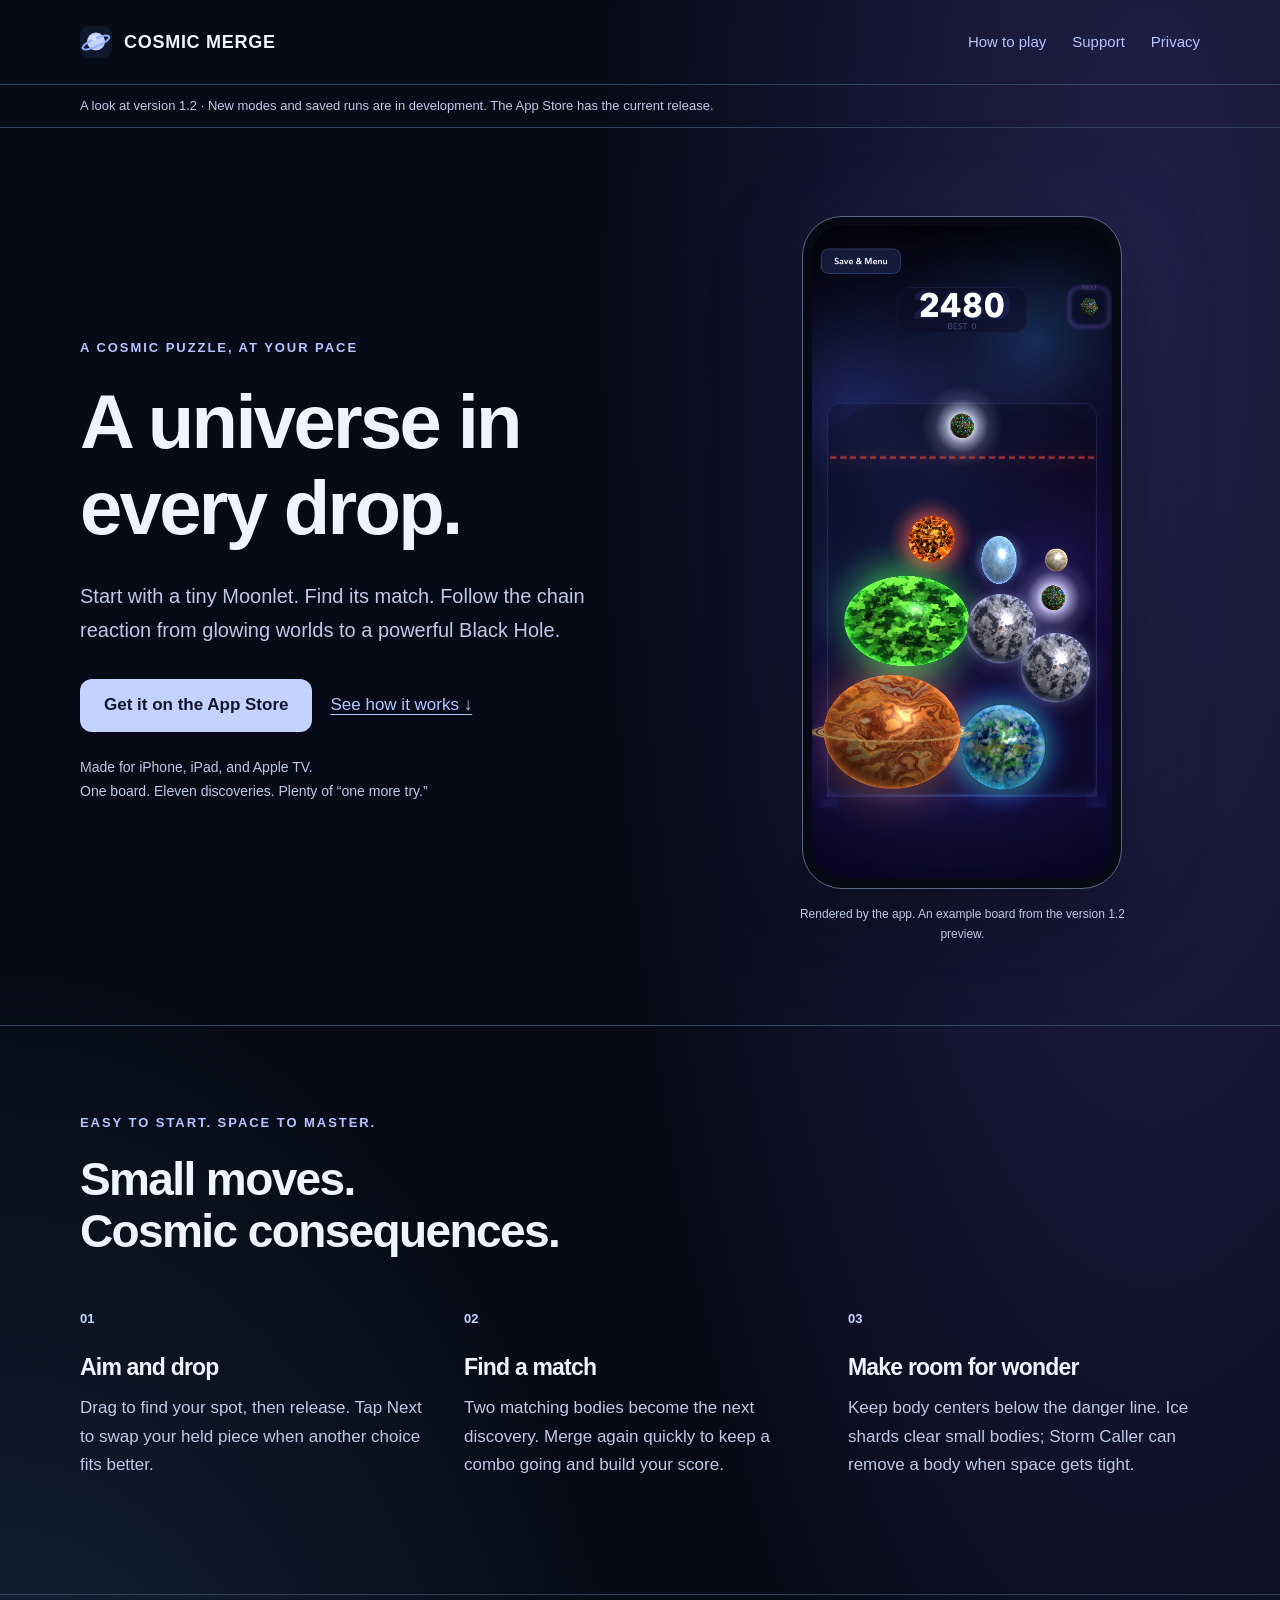
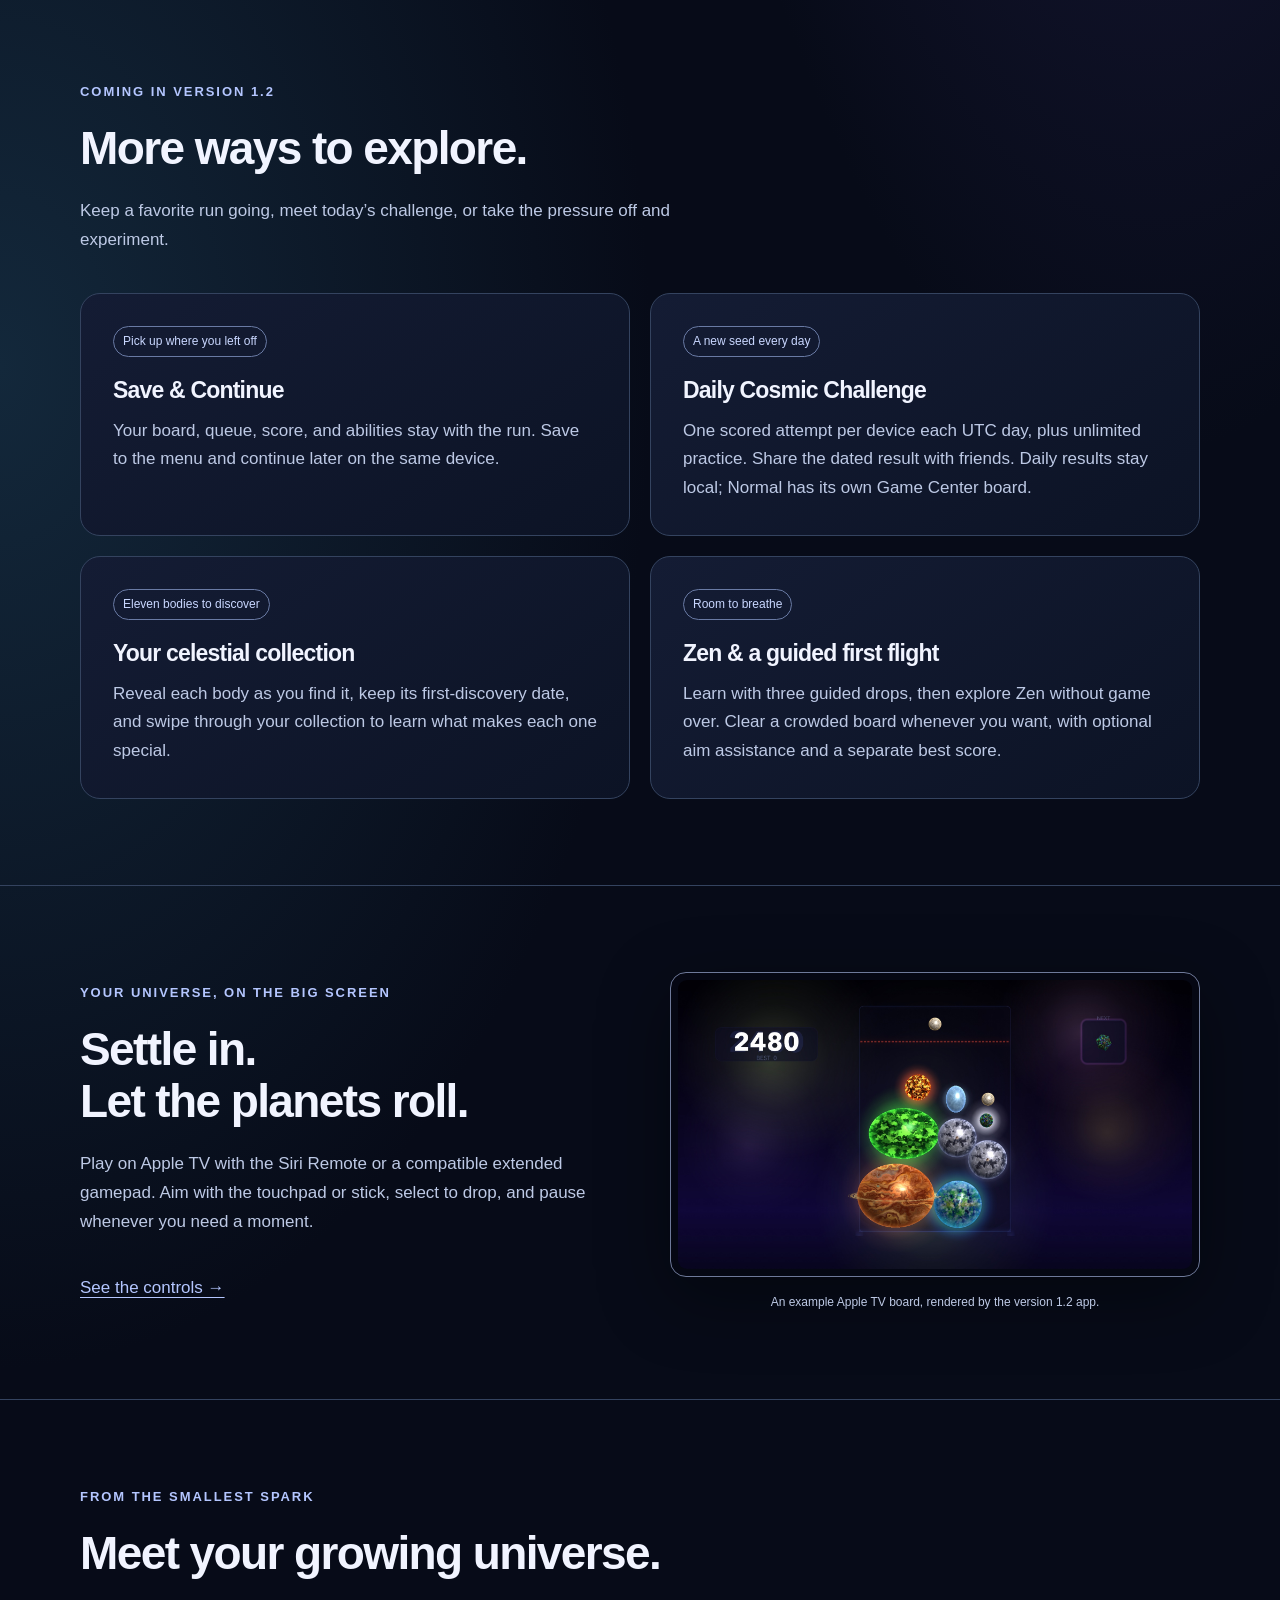
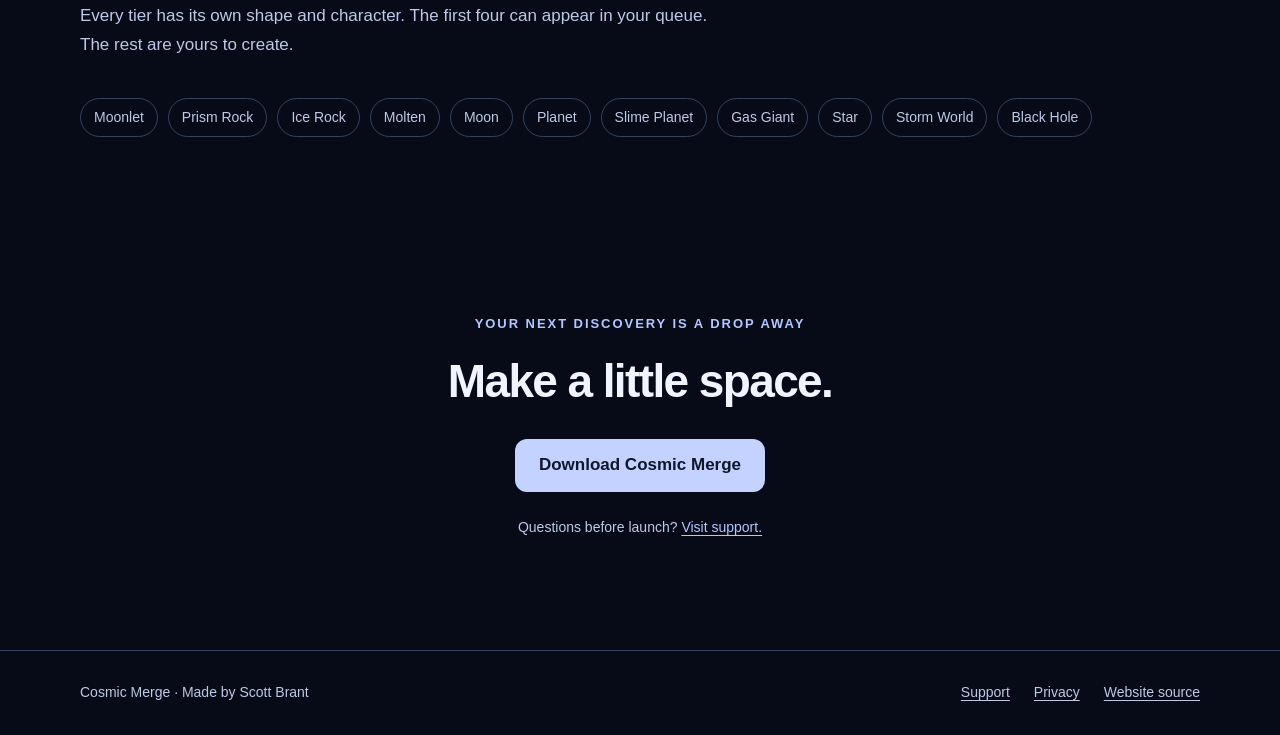
==== commit 174a56b2: "Document collection swipe navigation" ====
--- a/index.html
+++ b/index.html
@@ -26,7 +26,7 @@
 <figure><div class="phone"><img src="assets/gameplay-phone.jpeg" width="1179" height="2565" fetchpriority="high" alt="A Cosmic Merge example board: a Gas Giant and Planet support a stack of Moons, a Slime Planet, Ice Rock, and smaller bodies below a red danger line."></div><figcaption>Rendered by the app. An example board from the version 1.2 preview.</figcaption></figure>
 </div>
 <section class="section" id="how-to-play"><div class="wrap"><p class="eyebrow">Easy to start. Space to master.</p><h2>Small moves.<br>Cosmic consequences.</h2><div class="steps"><div class="step"><h3>Aim and drop</h3><p>Drag to find your spot, then release. Tap Next to swap your held piece when another choice fits better.</p></div><div class="step"><h3>Find a match</h3><p>Two matching bodies become the next discovery. Merge again quickly to keep a combo going and build your score.</p></div><div class="step"><h3>Make room for wonder</h3><p>Keep body centers below the danger line. Ice shards clear small bodies; Storm Caller can remove a body when space gets tight.</p></div></div></div></section>
-<section class="section" id="new"><div class="wrap"><p class="eyebrow">Coming in version 1.2</p><h2>More ways to explore.</h2><p class="section-intro">Keep a favorite run going, meet today’s challenge, or take the pressure off and experiment.</p><div class="cards"><article class="card"><span class="tag">Pick up where you left off</span><h3>Save & Continue</h3><p>Your board, queue, score, and abilities stay with the run. Save to the menu and continue later on the same device.</p></article><article class="card"><span class="tag">A new seed every day</span><h3>Daily Cosmic Challenge</h3><p>One scored attempt per device each UTC day, plus unlimited practice. Share the dated result with friends. Daily results stay local; Normal has its own Game Center board.</p></article><article class="card"><span class="tag">Eleven bodies to discover</span><h3>Your celestial collection</h3><p>Reveal each body as you find it, keep its first-discovery date, and learn what makes it special.</p></article><article class="card"><span class="tag">Room to breathe</span><h3>Zen & a guided first flight</h3><p>Learn with three guided drops, then explore Zen without game over. Clear a crowded board whenever you want, with optional aim assistance and a separate best score.</p></article></div></div></section>
+<section class="section" id="new"><div class="wrap"><p class="eyebrow">Coming in version 1.2</p><h2>More ways to explore.</h2><p class="section-intro">Keep a favorite run going, meet today’s challenge, or take the pressure off and experiment.</p><div class="cards"><article class="card"><span class="tag">Pick up where you left off</span><h3>Save & Continue</h3><p>Your board, queue, score, and abilities stay with the run. Save to the menu and continue later on the same device.</p></article><article class="card"><span class="tag">A new seed every day</span><h3>Daily Cosmic Challenge</h3><p>One scored attempt per device each UTC day, plus unlimited practice. Share the dated result with friends. Daily results stay local; Normal has its own Game Center board.</p></article><article class="card"><span class="tag">Eleven bodies to discover</span><h3>Your celestial collection</h3><p>Reveal each body as you find it, keep its first-discovery date, and swipe through your collection to learn what makes each one special.</p></article><article class="card"><span class="tag">Room to breathe</span><h3>Zen & a guided first flight</h3><p>Learn with three guided drops, then explore Zen without game over. Clear a crowded board whenever you want, with optional aim assistance and a separate best score.</p></article></div></div></section>
 <section class="section"><div class="wrap split"><div><p class="eyebrow">Your universe, on the big screen</p><h2>Settle in.<br>Let the planets roll.</h2><p class="section-intro">Play on Apple TV with the Siri Remote or a compatible extended gamepad. Aim with the touchpad or stick, select to drop, and pause whenever you need a moment.</p><a href="support.html#controls">See the controls →</a></div><figure><div class="tv"><img src="assets/gameplay-tv.jpeg" width="1920" height="1080" loading="lazy" alt="Cosmic Merge on Apple TV, with a centered board and larger score and next-piece panels to either side."></div><figcaption>An example Apple TV board, rendered by the version 1.2 app.</figcaption></figure></div></section>
 <section class="section"><div class="wrap"><p class="eyebrow">From the smallest spark</p><h2>Meet your growing universe.</h2><p class="section-intro">Every tier has its own shape and character. The first four can appear in your queue. The rest are yours to create.</p><ol class="tier-list" aria-label="Celestial tiers, in merge order"><li>Moonlet</li><li>Prism Rock</li><li>Ice Rock</li><li>Molten</li><li>Moon</li><li>Planet</li><li>Slime Planet</li><li>Gas Giant</li><li>Star</li><li>Storm World</li><li>Black Hole</li></ol></div></section>
 <section class="closing wrap"><p class="eyebrow">Your next discovery is a drop away</p><h2>Make a little space.</h2><div class="actions"><a class="button" href="https://apps.apple.com/app/id6761395215">Download Cosmic Merge</a></div><p class="quiet">Questions before launch? <a href="support.html">Visit support.</a></p></section>
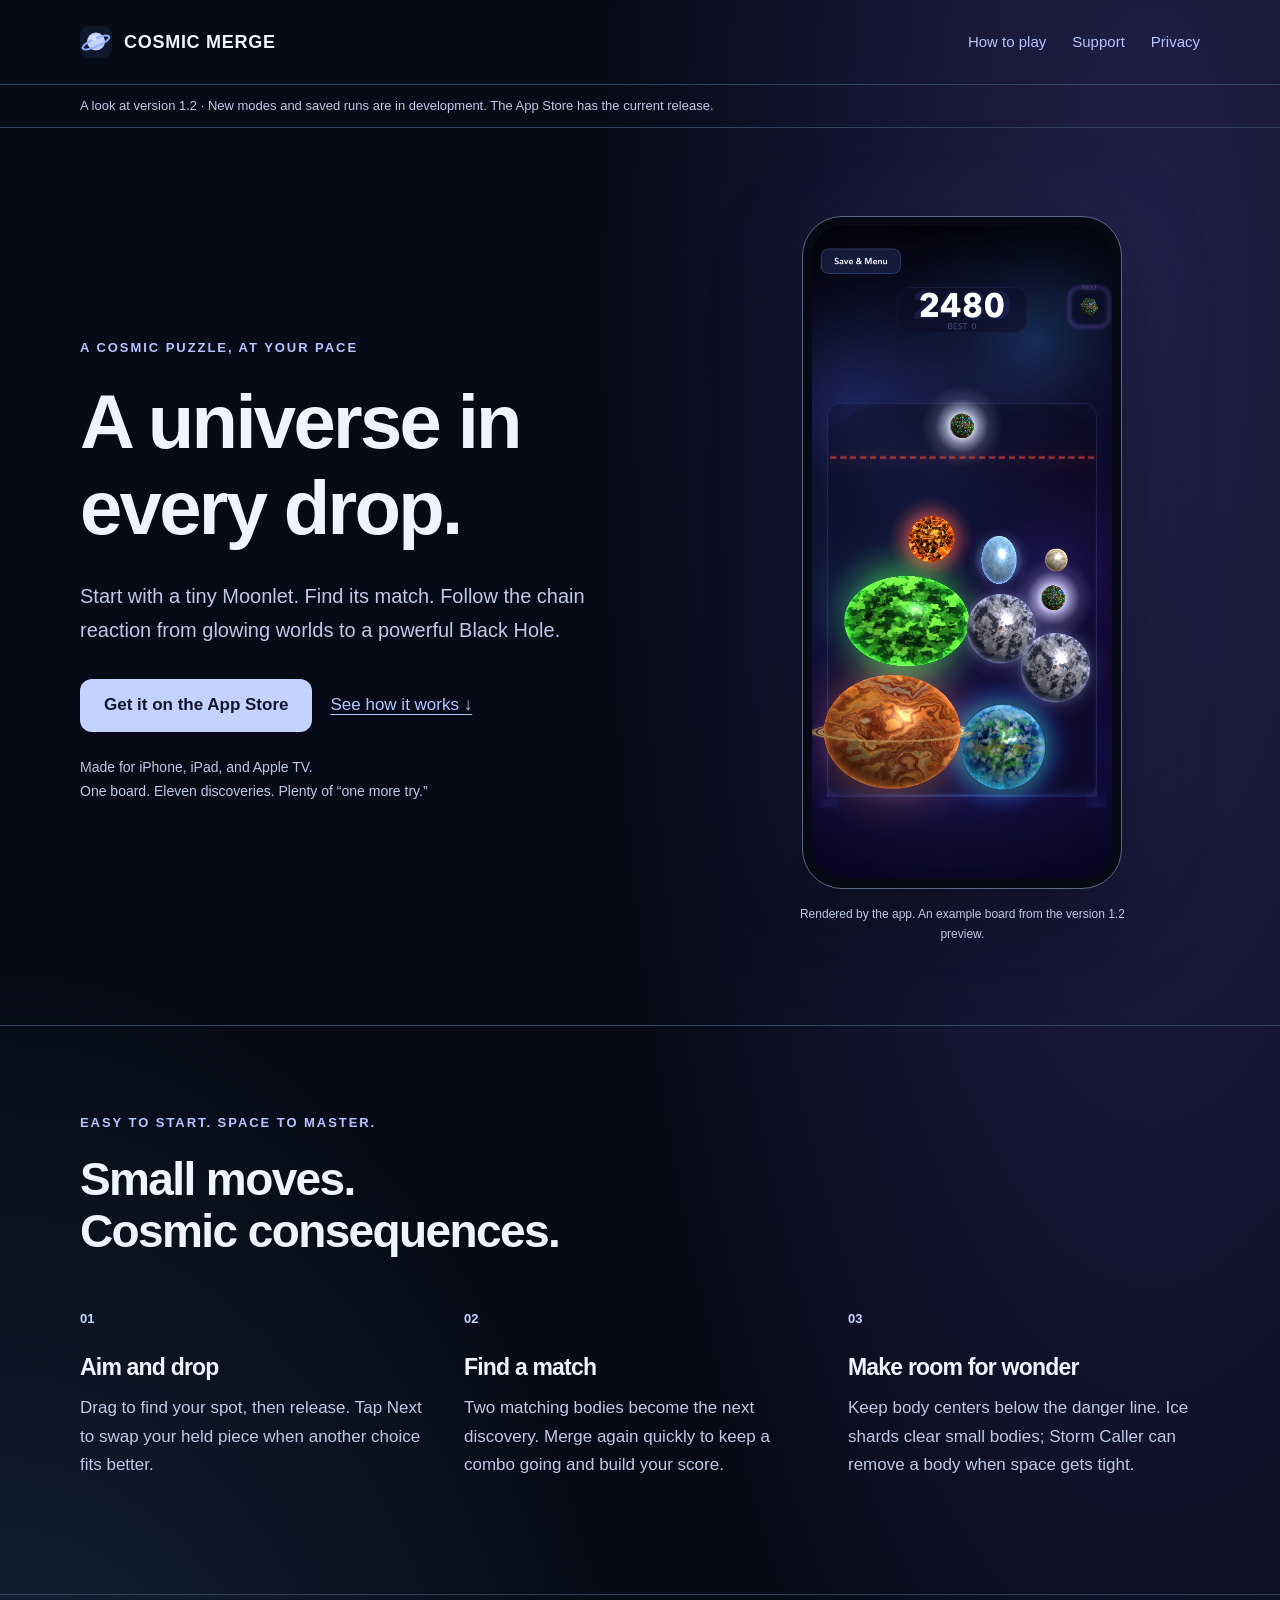
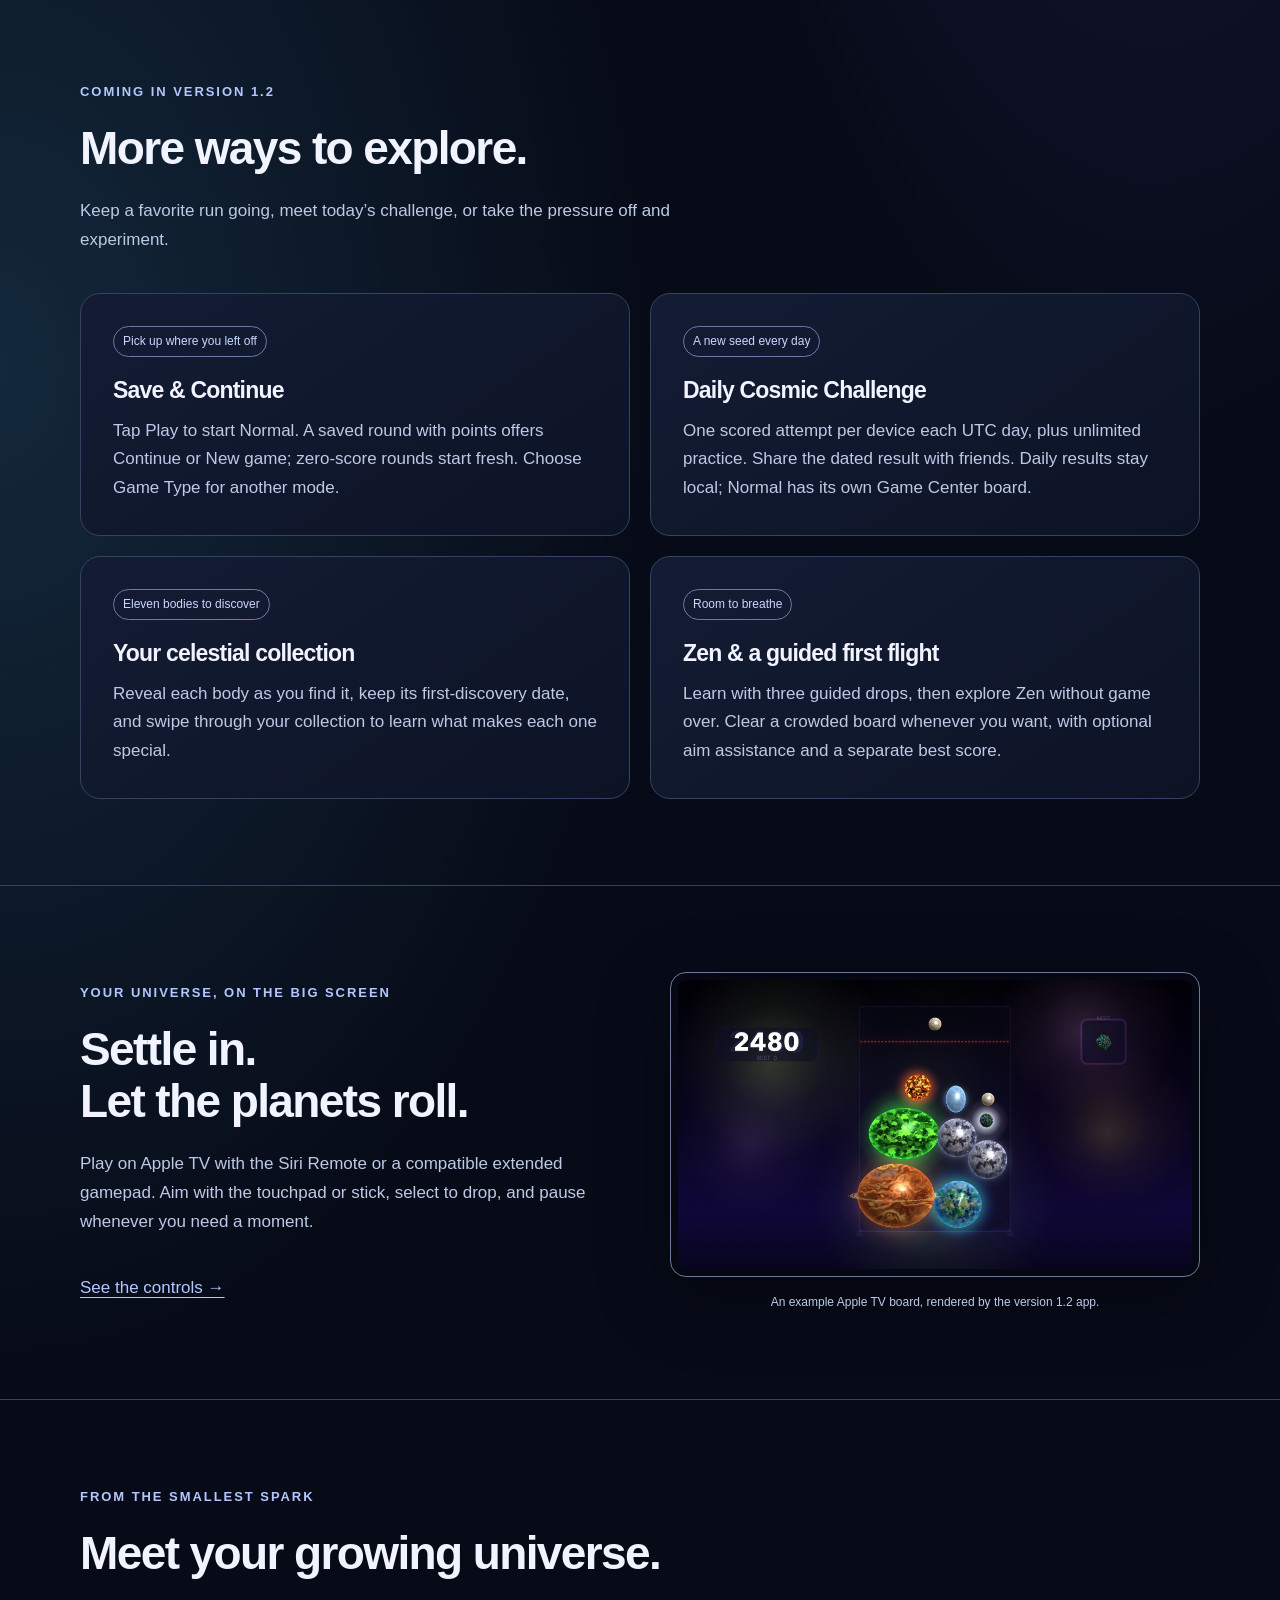
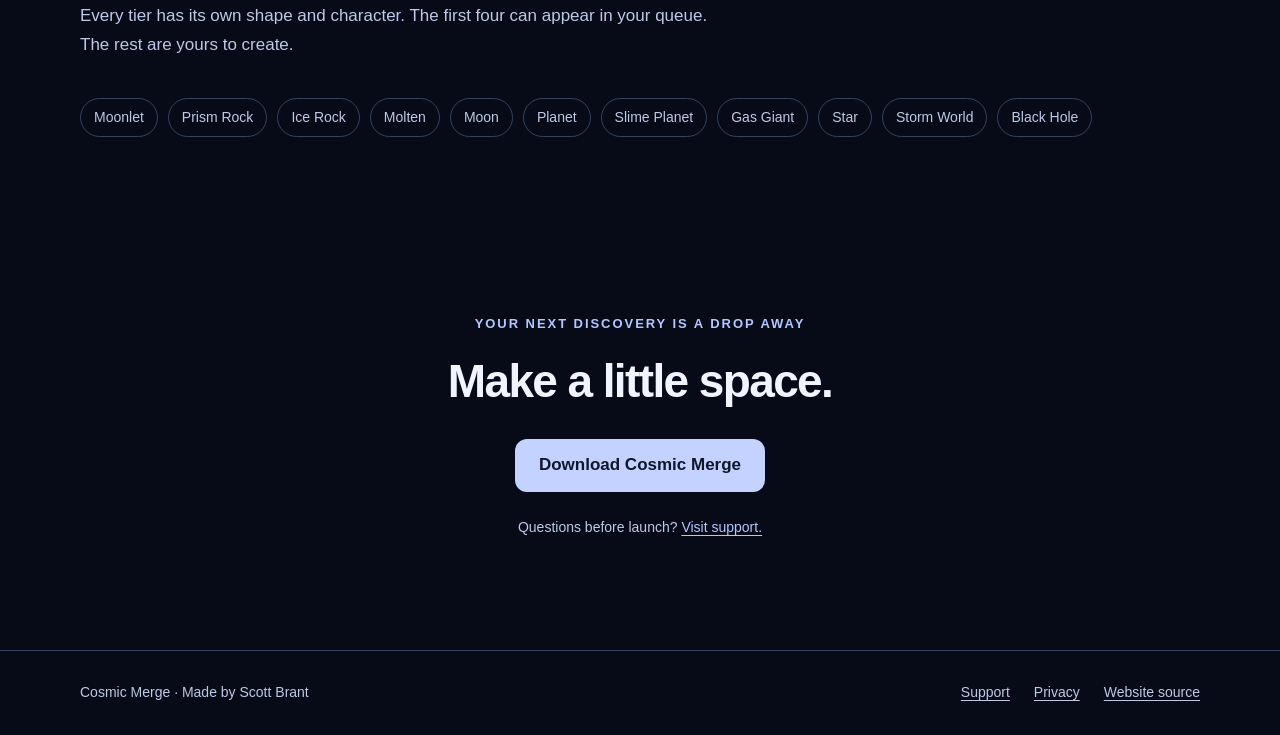
==== commit cbfd73b8: "Explain one-tap Play and saved-round choices" ====
--- a/index.html
+++ b/index.html
@@ -26,7 +26,7 @@
 <figure><div class="phone"><img src="assets/gameplay-phone.jpeg" width="1179" height="2565" fetchpriority="high" alt="A Cosmic Merge example board: a Gas Giant and Planet support a stack of Moons, a Slime Planet, Ice Rock, and smaller bodies below a red danger line."></div><figcaption>Rendered by the app. An example board from the version 1.2 preview.</figcaption></figure>
 </div>
 <section class="section" id="how-to-play"><div class="wrap"><p class="eyebrow">Easy to start. Space to master.</p><h2>Small moves.<br>Cosmic consequences.</h2><div class="steps"><div class="step"><h3>Aim and drop</h3><p>Drag to find your spot, then release. Tap Next to swap your held piece when another choice fits better.</p></div><div class="step"><h3>Find a match</h3><p>Two matching bodies become the next discovery. Merge again quickly to keep a combo going and build your score.</p></div><div class="step"><h3>Make room for wonder</h3><p>Keep body centers below the danger line. Ice shards clear small bodies; Storm Caller can remove a body when space gets tight.</p></div></div></div></section>
-<section class="section" id="new"><div class="wrap"><p class="eyebrow">Coming in version 1.2</p><h2>More ways to explore.</h2><p class="section-intro">Keep a favorite run going, meet today’s challenge, or take the pressure off and experiment.</p><div class="cards"><article class="card"><span class="tag">Pick up where you left off</span><h3>Save & Continue</h3><p>Your board, queue, score, and abilities stay with the run. Save to the menu and continue later on the same device.</p></article><article class="card"><span class="tag">A new seed every day</span><h3>Daily Cosmic Challenge</h3><p>One scored attempt per device each UTC day, plus unlimited practice. Share the dated result with friends. Daily results stay local; Normal has its own Game Center board.</p></article><article class="card"><span class="tag">Eleven bodies to discover</span><h3>Your celestial collection</h3><p>Reveal each body as you find it, keep its first-discovery date, and swipe through your collection to learn what makes each one special.</p></article><article class="card"><span class="tag">Room to breathe</span><h3>Zen & a guided first flight</h3><p>Learn with three guided drops, then explore Zen without game over. Clear a crowded board whenever you want, with optional aim assistance and a separate best score.</p></article></div></div></section>
+<section class="section" id="new"><div class="wrap"><p class="eyebrow">Coming in version 1.2</p><h2>More ways to explore.</h2><p class="section-intro">Keep a favorite run going, meet today’s challenge, or take the pressure off and experiment.</p><div class="cards"><article class="card"><span class="tag">Pick up where you left off</span><h3>Save & Continue</h3><p>Tap Play to start Normal. A saved round with points offers Continue or New game; zero-score rounds start fresh. Choose Game Type for another mode.</p></article><article class="card"><span class="tag">A new seed every day</span><h3>Daily Cosmic Challenge</h3><p>One scored attempt per device each UTC day, plus unlimited practice. Share the dated result with friends. Daily results stay local; Normal has its own Game Center board.</p></article><article class="card"><span class="tag">Eleven bodies to discover</span><h3>Your celestial collection</h3><p>Reveal each body as you find it, keep its first-discovery date, and swipe through your collection to learn what makes each one special.</p></article><article class="card"><span class="tag">Room to breathe</span><h3>Zen & a guided first flight</h3><p>Learn with three guided drops, then explore Zen without game over. Clear a crowded board whenever you want, with optional aim assistance and a separate best score.</p></article></div></div></section>
 <section class="section"><div class="wrap split"><div><p class="eyebrow">Your universe, on the big screen</p><h2>Settle in.<br>Let the planets roll.</h2><p class="section-intro">Play on Apple TV with the Siri Remote or a compatible extended gamepad. Aim with the touchpad or stick, select to drop, and pause whenever you need a moment.</p><a href="support.html#controls">See the controls →</a></div><figure><div class="tv"><img src="assets/gameplay-tv.jpeg" width="1920" height="1080" loading="lazy" alt="Cosmic Merge on Apple TV, with a centered board and larger score and next-piece panels to either side."></div><figcaption>An example Apple TV board, rendered by the version 1.2 app.</figcaption></figure></div></section>
 <section class="section"><div class="wrap"><p class="eyebrow">From the smallest spark</p><h2>Meet your growing universe.</h2><p class="section-intro">Every tier has its own shape and character. The first four can appear in your queue. The rest are yours to create.</p><ol class="tier-list" aria-label="Celestial tiers, in merge order"><li>Moonlet</li><li>Prism Rock</li><li>Ice Rock</li><li>Molten</li><li>Moon</li><li>Planet</li><li>Slime Planet</li><li>Gas Giant</li><li>Star</li><li>Storm World</li><li>Black Hole</li></ol></div></section>
 <section class="closing wrap"><p class="eyebrow">Your next discovery is a drop away</p><h2>Make a little space.</h2><div class="actions"><a class="button" href="https://apps.apple.com/app/id6761395215">Download Cosmic Merge</a></div><p class="quiet">Questions before launch? <a href="support.html">Visit support.</a></p></section>
